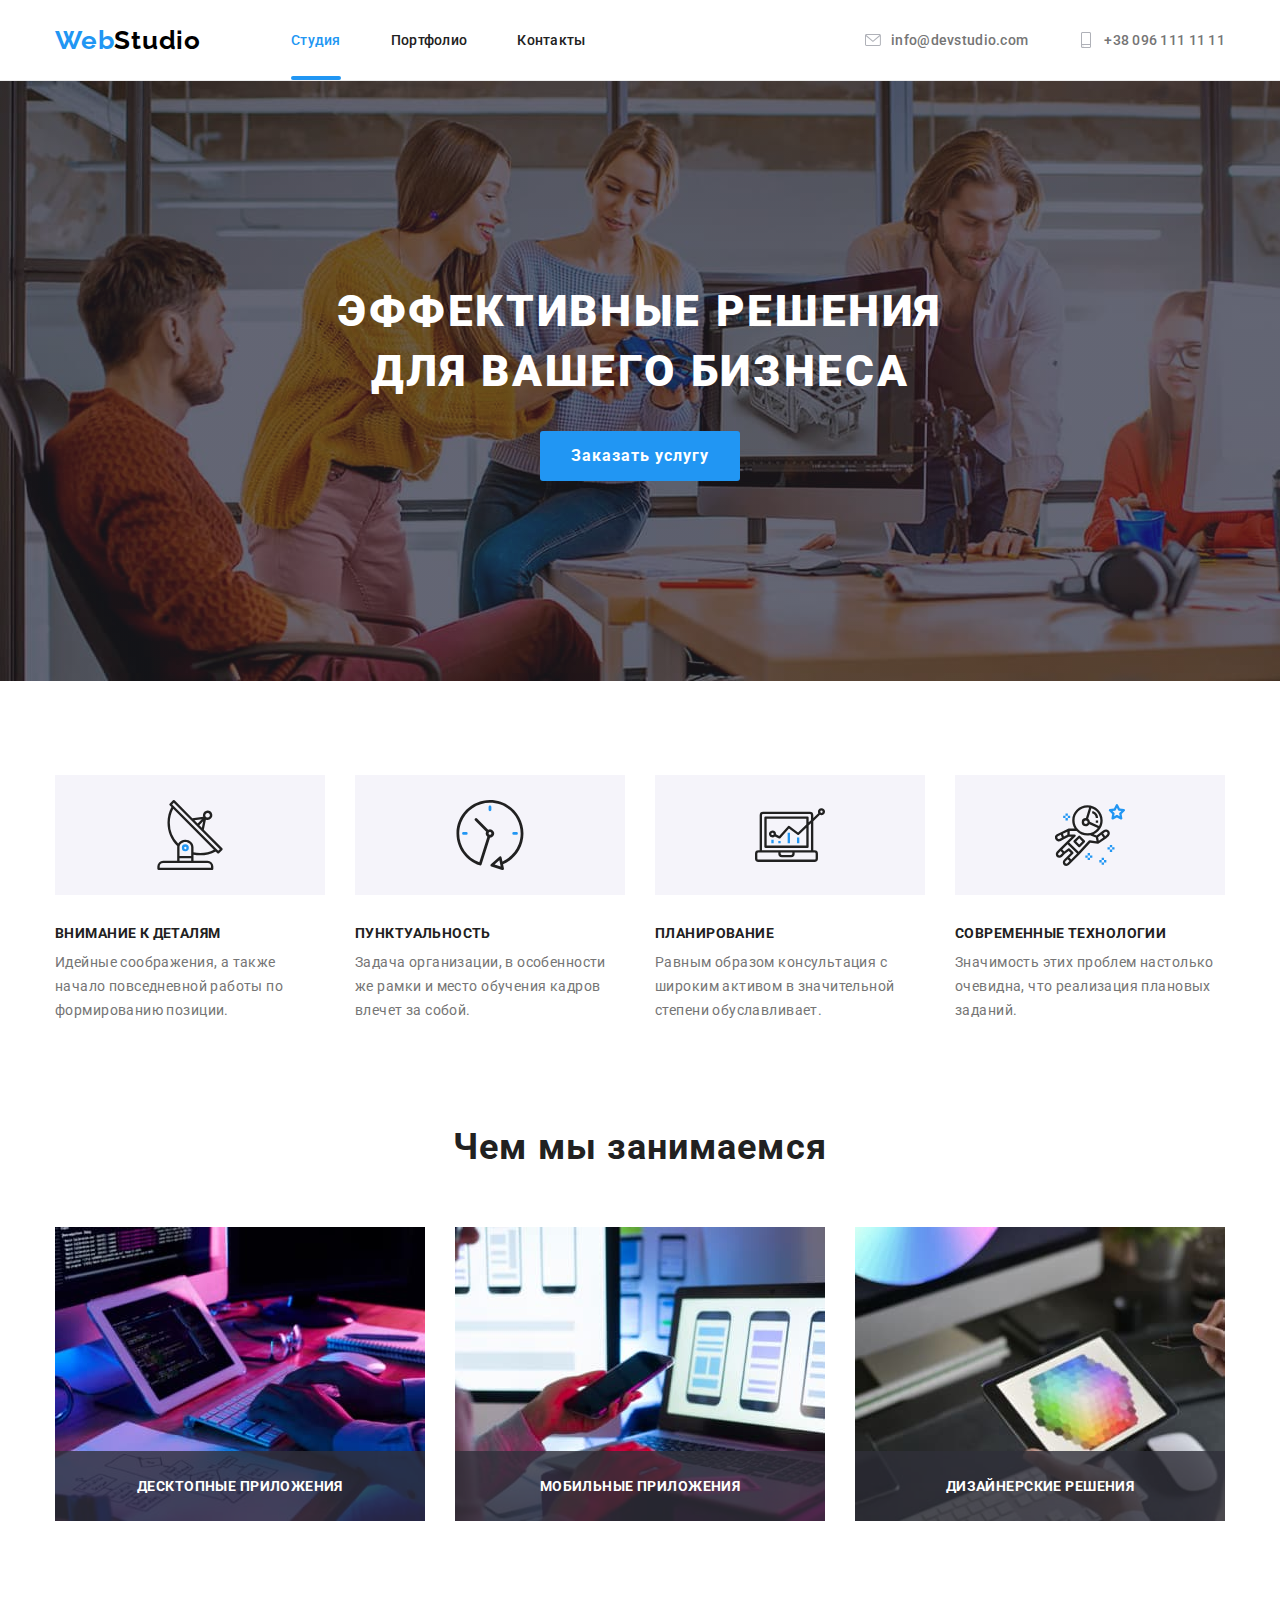
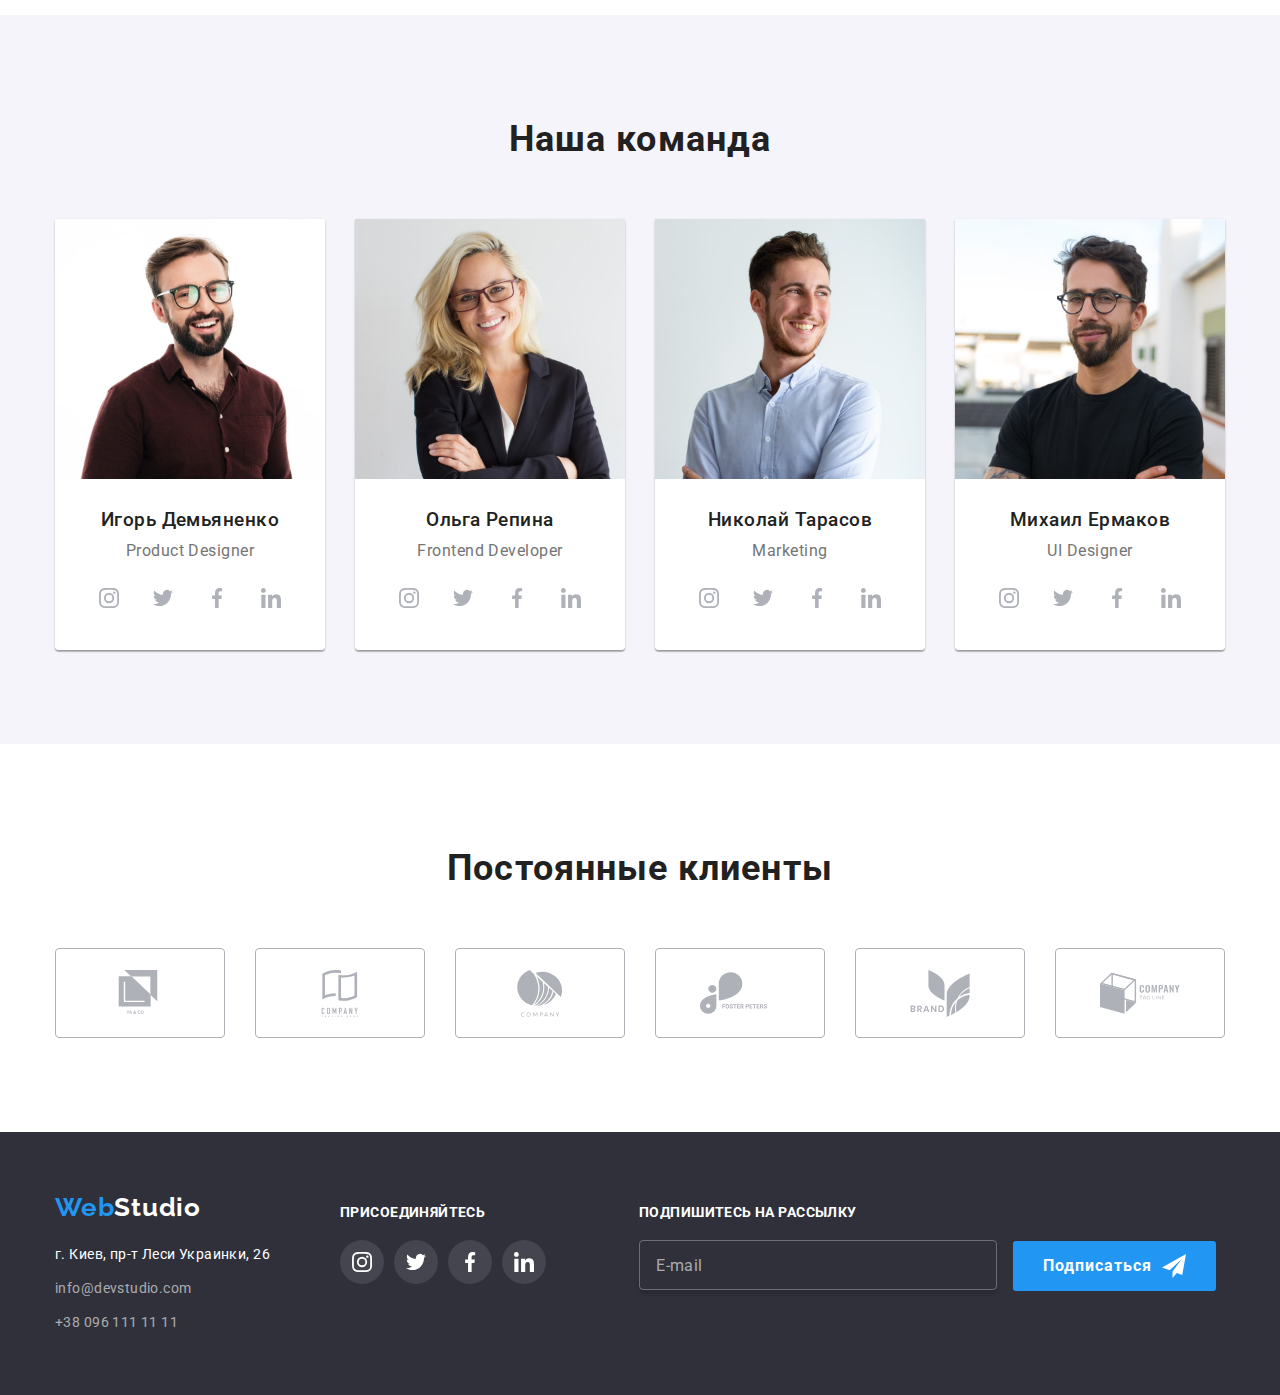
==== index.html @ 59ea8bff "додавання початкових файлів дз7" ====
<!DOCTYPE html>
<html lang="ru">
  <head>
    <meta charset="UTF-8" />
    <meta name="viewport" content="width=device-width, initial-scale=1.0" />
    <title>WebStudio</title>
    <link rel="stylesheet" href="https://cdnjs.cloudflare.com/ajax/libs/modern-normalize/1.0.0/modern-normalize.css" />
    <link
      href="https://fonts.googleapis.com/css2?family=Raleway:wght@700&family=Roboto:wght@400;500;700;900&display=swap"
      rel="stylesheet"
    />
    <link rel="stylesheet" href="https://cdnjs.cloudflare.com/ajax/libs/animate.css/4.1.1/animate.min.css" />
    <link rel="stylesheet" href="./css/main.min.css" />
  </head>
  <body>
    <!--HEADER-->
    <header class="header">
      <div class="container">
        <nav class="navigation">
          <a class="logo link" href="./index.html" lang="en">Web<span class="logo-second-part">Studio</span></a>
          <ul class="navigation-list list">
            <li class="navigation-list-item">
              <a class="navigation-list-link link accent current" href="./index.html">Студия</a>
            </li>
            <li class="navigation-list-item">
              <a class="navigation-list-link link accent" href="./portfolio.html">Портфолио</a>
            </li>
            <li class="navigation-list-item"><a class="navigation-list-link link accent" href="">Контакты</a></li>
          </ul>
        </nav>
        <address class="header-address address">
          <ul class="address-list list">
            <li class="address-list-item">
              <a class="header-list-link link accent" href="mailto:info@devstudio.com">
                <svg class="header-list-link-svg">
                  <use href="./images/sprites/sprite.svg#email"></use>
                </svg>
                <span class="header-list-link-text">info@devstudio.com</span>
              </a>
            </li>
            <li class="address-list-item">
              <a class="header-list-link link accent" href="tel:+380961111111">
                <svg class="header-list-link-svg">
                  <use href="./images/sprites/sprite.svg#smartphone"></use>
                </svg>
                <span class="header-list-link-text"> +38 096 111 11 11 </span>
              </a>
            </li>
          </ul>
        </address>
      </div>
    </header>
    <!--MAIN_CONTENT-->
    <main class="main">
      <!--HERO-->
      <section class="hero">
        <div class="container">
          <div class="hero-content">
            <h1 class="hero-title">Эффективные решения для вашего бизнеса</h1>
            <button class="modal-btn" type="button" data-modal-open>Заказать услугу</button>
          </div>
        </div>
      </section>
      <!--BENEFITS-->
      <section class="benefits section">
        <div class="container">
          <h2 class="benefits-title section-title visually-hidden">Наши преимущества</h2>
          <ul class="benefits-list list">
            <li class="benefits-list-item">
              <div class="benefits-list-icon">
                <svg class="benefits-list-icon-svg">
                  <use href="./images/sprites/sprite.svg#antenna"></use>
                </svg>
              </div>
              <p class="benefits-list-head">Внимание к деталям</p>
              <p class="benefits-list-discription">
                Идейные соображения, а также начало повседневной работы по формированию позиции.
              </p>
            </li>
            <li class="benefits-list-item">
              <div class="benefits-list-icon">
                <svg class="benefits-list-icon-svg">
                  <use href="./images/sprites/sprite.svg#clock"></use>
                </svg>
              </div>
              <p class="benefits-list-head">Пунктуальность</p>
              <p class="benefits-list-discription">
                Задача организации, в особенности же рамки и место обучения кадров влечет за собой.
              </p>
            </li>
            <li class="benefits-list-item">
              <div class="benefits-list-icon">
                <svg class="benefits-list-icon-svg">
                  <use href="./images/sprites/sprite.svg#diagram"></use>
                </svg>
              </div>
              <p class="benefits-list-head">Планирование</p>
              <p class="benefits-list-discription">
                Равным образом консультация с широким активом в значительной степени обуславливает.
              </p>
            </li>
            <li class="benefits-list-item">
              <div class="benefits-list-icon">
                <svg class="benefits-list-icon-svg">
                  <use href="./images/sprites/sprite.svg#astronaut"></use>
                </svg>
              </div>
              <p class="benefits-list-head">Современные технологии</p>
              <p class="benefits-list-discription">
                Значимость этих проблем настолько очевидна, что реализация плановых заданий.
              </p>
            </li>
          </ul>
        </div>
      </section>
      <!--WHAT_WE_DO-->
      <section class="what-we-do section">
        <div class="container">
          <h2 class="what-we-do-title section-title">Чем мы занимаемся</h2>
          <ul class="what-we-do-list list">
            <li class="what-we-do-list-item">
              <div class="what-we-do-content">
                <img
                  class="what-we-do-list-img"
                  src="./images/what_we_do/img-1.jpg"
                  alt="Разработчик печатает код"
                  width="370"
                  height="294"
                />
                <div class="what-we-do-text-background">
                  <p class="what-we-do-text">Десктопные приложения</p>
                </div>
              </div>
            </li>
            <li class="what-we-do-list-item">
              <div class="what-we-do-content">
                <img
                  class="what-we-do-list-img"
                  src="./images/what_we_do/img-2.jpg"
                  alt="Разработчик работает со сматфона"
                  width="370"
                  height="294"
                />
                <div class="what-we-do-text-background">
                  <p class="what-we-do-text">Мобильные приложения</p>
                </div>
              </div>
            </li>
            <li class="what-we-do-list-item">
              <div class="what-we-do-content">
                <img
                  class="what-we-do-list-img"
                  src="./images/what_we_do/img-3.jpg"
                  alt="Разработчик выбирает цвет приложения"
                  width="370"
                  height="294"
                />
                <div class="what-we-do-text-background">
                  <p class="what-we-do-text">Дизайнерские решения</p>
                </div>
              </div>
            </li>
          </ul>
        </div>
      </section>
      <!--TEAM-->
      <section class="team section">
        <div class="container">
          <h2 class="team-title section-title">Наша команда</h2>
          <ul class="team-list list">
            <li class="team-list-item">
              <img
                class="team-list-img"
                src="./images/team/team-1.jpg"
                alt="фото Игорь Демьяненко"
                width="270"
                height="260"
              />
              <div class="team-list-content">
                <h3 class="team-list-name">Игорь Демьяненко</h3>
                <p class="team-list-discription" lang="en">Product Designer</p>
                <ul class="team-social-list list">
                  <li class="team-social-list-item">
                    <a class="team-social-list-link social-link link" href="">
                      <svg class="team-social-list-svg social-svg">
                        <use href="./images/sprites/sprite.svg#instagram"></use>
                      </svg>
                    </a>
                  </li>
                  <li class="team-social-list-item">
                    <a class="team-social-list-link social-link link" href="">
                      <svg class="team-social-list-svg social-svg">
                        <use href="./images/sprites/sprite.svg#twitter"></use>
                      </svg>
                    </a>
                  </li>
                  <li class="team-social-list-item">
                    <a class="team-social-list-link social-link link" href="">
                      <svg class="team-social-list-svg social-svg">
                        <use href="./images/sprites/sprite.svg#facebook"></use>
                      </svg>
                    </a>
                  </li>
                  <li class="team-social-list-item">
                    <a class="team-social-list-link social-link link" href="">
                      <svg class="team-social-list-svg social-svg">
                        <use href="./images/sprites/sprite.svg#linkedin"></use>
                      </svg>
                    </a>
                  </li>
                </ul>
              </div>
            </li>
            <li class="team-list-item">
              <img
                class="team-list-img"
                src="./images/team/team-2.jpg"
                alt="фото Ольга Репина"
                width="270"
                height="260"
              />
              <div class="team-list-content">
                <h3 class="team-list-name">Ольга Репина</h3>
                <p class="team-list-discription" lang="en">Frontend Developer</p>
                <ul class="team-social-list list">
                  <li class="team-social-list-item">
                    <a class="team-social-list-link social-link link" href="">
                      <svg class="team-social-list-svg social-svg">
                        <use href="./images/sprites/sprite.svg#instagram"></use>
                      </svg>
                    </a>
                  </li>
                  <li class="team-social-list-item">
                    <a class="team-social-list-link social-link link" href="">
                      <svg class="team-social-list-svg social-svg">
                        <use href="./images/sprites/sprite.svg#twitter"></use>
                      </svg>
                    </a>
                  </li>
                  <li class="team-social-list-item">
                    <a class="team-social-list-link social-link link" href="">
                      <svg class="team-social-list-svg social-svg">
                        <use href="./images/sprites/sprite.svg#facebook"></use>
                      </svg>
                    </a>
                  </li>
                  <li class="team-social-list-item">
                    <a class="team-social-list-link social-link link" href="">
                      <svg class="team-social-list-svg social-svg">
                        <use href="./images/sprites/sprite.svg#linkedin"></use>
                      </svg>
                    </a>
                  </li>
                </ul>
              </div>
            </li>
            <li class="team-list-item">
              <img
                class="team-list-img"
                src="./images/team/team-3.jpg"
                alt="фото Николай Тарасов"
                width="270"
                height="260"
              />
              <div class="team-list-content">
                <h3 class="team-list-name">Николай Тарасов</h3>
                <p class="team-list-discription" lang="en">Marketing</p>
                <ul class="team-social-list list">
                  <li class="team-social-list-item">
                    <a class="team-social-list-link social-link link" href="">
                      <svg class="team-social-list-svg social-svg">
                        <use href="./images/sprites/sprite.svg#instagram"></use>
                      </svg>
                    </a>
                  </li>
                  <li class="team-social-list-item">
                    <a class="team-social-list-link social-link link" href="">
                      <svg class="team-social-list-svg social-svg">
                        <use href="./images/sprites/sprite.svg#twitter"></use>
                      </svg>
                    </a>
                  </li>
                  <li class="team-social-list-item">
                    <a class="team-social-list-link social-link link" href="">
                      <svg class="team-social-list-svg social-svg">
                        <use href="./images/sprites/sprite.svg#facebook"></use>
                      </svg>
                    </a>
                  </li>
                  <li class="team-social-list-item">
                    <a class="team-social-list-link social-link link" href="">
                      <svg class="team-social-list-svg social-svg">
                        <use href="./images/sprites/sprite.svg#linkedin"></use>
                      </svg>
                    </a>
                  </li>
                </ul>
              </div>
            </li>
            <li class="team-list-item">
              <img
                class="team-list-img"
                src="./images/team/team-4.jpg"
                alt="фото Михаил Ермаков"
                width="270"
                height="260"
              />
              <div class="team-list-content">
                <h3 class="team-list-name">Михаил Ермаков</h3>
                <p class="team-list-discription" lang="en">UI Designer</p>
                <ul class="team-social-list list">
                  <li class="team-social-list-item">
                    <a class="team-social-list-link social-link link" href="">
                      <svg class="team-social-list-svg social-svg">
                        <use href="./images/sprites/sprite.svg#instagram"></use>
                      </svg>
                    </a>
                  </li>
                  <li class="team-social-list-item">
                    <a class="team-social-list-link social-link link" href="">
                      <svg class="team-social-list-svg social-svg">
                        <use href="./images/sprites/sprite.svg#twitter"></use>
                      </svg>
                    </a>
                  </li>
                  <li class="team-social-list-item">
                    <a class="team-social-list-link social-link link" href="">
                      <svg class="team-social-list-svg social-svg">
                        <use href="./images/sprites/sprite.svg#facebook"></use>
                      </svg>
                    </a>
                  </li>
                  <li class="team-social-list-item">
                    <a class="team-social-list-link social-link link" href="">
                      <svg class="team-social-list-svg social-svg">
                        <use href="./images/sprites/sprite.svg#linkedin"></use>
                      </svg>
                    </a>
                  </li>
                </ul>
              </div>
            </li>
          </ul>
        </div>
      </section>
      <!--REGULAR-->
      <section class="regular-customers">
        <div class="container">
          <h2 class="regular-customers-title section-title">Постоянные клиенты</h2>
          <ul class="regular-customers-list list">
            <li class="regular-customers-list-item">
              <a href="" class="customers-list-link link">
                <svg class="customers-list-item-svg">
                  <use href="./images/sprites/sprite.svg#logo-1"></use>
                </svg>
              </a>
            </li>
            <li class="regular-customers-list-item">
              <a href="" class="customers-list-link link">
                <svg class="customers-list-item-svg">
                  <use href="./images/sprites/sprite.svg#logo-2"></use>
                </svg>
              </a>
            </li>
            <li class="regular-customers-list-item">
              <a href="" class="customers-list-link link">
                <svg class="customers-list-item-svg">
                  <use href="./images/sprites/sprite.svg#logo-3"></use>
                </svg>
              </a>
            </li>
            <li class="regular-customers-list-item">
              <a href="" class="customers-list-link link">
                <svg class="customers-list-item-svg">
                  <use href="./images/sprites/sprite.svg#logo-4"></use>
                </svg>
              </a>
            </li>
            <li class="regular-customers-list-item">
              <a href="" class="customers-list-link link">
                <svg class="customers-list-item-svg">
                  <use href="./images/sprites/sprite.svg#logo-5"></use>
                </svg>
              </a>
            </li>
            <li class="regular-customers-list-item">
              <a href="" class="customers-list-link link">
                <svg class="customers-list-item-svg">
                  <use href="./images/sprites/sprite.svg#logo-6"></use>
                </svg>
              </a>
            </li>
          </ul>
        </div>
      </section>
    </main>
    <!--FOOTER-->
    <footer class="footer">
      <div class="container">
        <div class="footer-content">
          <div class="footer-left-side">
            <a class="logo link" href="./index.html" lang="en">Web<span class="logo-second-part">Studio</span></a>
            <address class="footer-address address">
              <ul class="footer-address-list list">
                <li class="footer-address-list-item">
                  <a class="footer-map-link link accent" href="https://goo.gl/maps/o7W1msQzRfRtyuLT6"
                    >г. Киев, пр-т Леси Украинки, 26</a
                  >
                </li>
                <li class="footer-address-list-item">
                  <a class="footer-link link accent" href="mailto:info@devstudio.com">info@devstudio.com</a>
                </li>
                <li class="footer-address-list-item">
                  <a class="footer-link link accent" href="tel:+380961111111">+38 096 111 11 11</a>
                </li>
              </ul>
            </address>
          </div>
          <div class="footer-join">
            <p class="footer-join-header">Присоединяйтесь</p>
            <ul class="footer-social-list list">
              <li class="footer-social-list-item">
                <a class="footer-social-list-link social-link link" href="">
                  <svg class="footer-social-list-svg social-svg">
                    <use href="./images/sprites/sprite.svg#instagram"></use>
                  </svg>
                </a>
              </li>
              <li class="footer-social-list-item">
                <a class="footer-social-list-link social-link link" href="">
                  <svg class="footer-social-list-svg social-svg">
                    <use href="./images/sprites/sprite.svg#twitter"></use>
                  </svg>
                </a>
              </li>
              <li class="footer-social-list-item">
                <a class="footer-social-list-link social-link link" href="">
                  <svg class="footer-social-list-svg social-svg">
                    <use href="./images/sprites/sprite.svg#facebook"></use>
                  </svg>
                </a>
              </li>
              <li class="footer-social-list-item">
                <a class="footer-social-list-link social-link link" href="">
                  <svg class="footer-social-list-svg social-svg">
                    <use href="./images/sprites/sprite.svg#linkedin"></use>
                  </svg>
                </a>
              </li>
            </ul>
          </div>
          <div class="subscribe">
            <form action="#" class="subscribe-form">
              <p class="subscribe-title">Подпишитесь на рассылку</p>
              <input type="email" name="subscribe-user-email" class="subscribe-input" placeholder="E-mail" required>
              <button type="submit" class="subscribe-btn">Подписаться</button>
            </form>
          </div>
        </div>
      </div>
    </footer>

    <!--MODAL FORM-->
    <div class="backdrop is-hidden" data-modal>
      <div class="modal-wrapper">
        <div class="modal">
          <button type="button" class="close-btn" data-modal-close>
            <svg class="close-btn-svg">
              <use href="./images/sprites/sprite.svg#closemodal"></use>
            </svg>
          </button>
        
          <form action="#" class="modal-form">
            <p class="modal-form-title">Оставьте свои данные, мы вам перезвоним</p>
            <label class="modal-form-inp-label">
              Имя
              <span class="modal-form-field-wrapper">
                <input type="text" name="user-name" class="modal-form-input" required>
                <svg class="modal-form-user-svg" width="18" height="18">
                  <use href="./images/sprites/sprite.svg#person-modal"></use>
                </svg>
              </span>
            </label>
            <label class="modal-form-inp-label">
              Телефон
              <span class="modal-form-field-wrapper">
                <input type="tel" name="user-tel" class="modal-form-input" required>
                <svg class="modal-form-user-svg" width="18" height="18">
                  <use href="./images/sprites/sprite.svg#phone-modal"></use>
                </svg>
              </span>
            </label>
            <label class="modal-form-inp-label">
              Почта
              <span class="modal-form-field-wrapper">
                <input type="email" name="user-email" class="modal-form-input" required>
                <svg class="modal-form-user-svg" width="18" height="18">
                  <use href="./images/sprites/sprite.svg#email-modal"></use>
                </svg>
              </span>
            </label>
            <label class="modal-form-inp-label">
              Комментарий
              <textarea name="user-comment" rows="20" class="modal-form-message" placeholder="Введите текст"></textarea>
            </label>
            <input type="checkbox" id="modal-check" name="user-policy" value="accept-policy"
              class="modal-form-checkbox visually-hidden">
            <label for="modal-check" class="modal-check-policy-label">Соглашаюсь с рассылкой и принимаю
              <a href="#" class="modal-form-policy-link">Условия договора</a>
            </label>
            <button type="submit" class="modal-form-btn">Отправить</button>
          </form>
        </div>
      </div>
    </div>
    
<!--JS-->
    <script src="./js/modal.js"></script>
  </body>
</html>
---- css/main.min.css ----
.visually-hidden{position:absolute !important;clip:rect(1px 1px 1px 1px);clip:rect(1px, 1px, 1px, 1px);padding:0 !important;border:0 !important;height:1px !important;width:1px !important;overflow:hidden}*,*::before,*::after{margin:0;padding:0}body{font-family:"Roboto",sans-serif;font-style:normal}img{display:block}.section{padding-top:94px}.list{list-style:none}.link{text-decoration:none}.address{font-style:normal}.container{width:1200px;padding:0 15px;margin:0 auto}.header .container{display:flex;align-items:center}.social-link{display:flex;width:44px;height:44px;border-radius:50%;justify-content:center;align-items:center;transition:background-color 250ms cubic-bezier(0.4, 0, 0.2, 1),transform 250ms cubic-bezier(0.4, 0, 0.2, 1)}.social-link:hover,.social-link:focus{transform:rotate(-360deg)}.social-svg{width:20px;height:20px;fill:#afb1b8;transition:fill 250ms cubic-bezier(0.4, 0, 0.2, 1)}.modal-btn{display:block;margin:0 auto;font-family:"Roboto",sans-serif;font-style:normal;font-weight:700;font-size:16px;line-height:1.875;text-align:center;letter-spacing:0.06em;color:#fff;min-width:200px;height:50px;background-color:#2196f3;border:none;border-radius:3px;padding:10px 30px;cursor:pointer;transition:background-color 250ms cubic-bezier(0.4, 0, 0.2, 1)}.modal-btn:hover,.modal-btn:focus{background-color:#188ce8}.backdrop{position:fixed;top:0;left:0;width:100%;height:100%;overflow-y:auto;background-color:rgba(0,0,0,0.2);transition:all 250ms linear}.backdrop.is-hidden{opacity:0;visibility:hidden;pointer-events:none;transform:scale(1.5) rotateX(180deg) perspective(400px)}.modal-wrapper{display:flex;justify-content:center;align-items:center;min-height:100%;padding:15px;transition:all 250ms linear 250ms}.modal-wrapper .backdrop.is-hidden.modal-wrapper{transition:all 250ms linear}.modal{position:relative;width:528px;height:581px;padding:40px;background-color:#fff;box-shadow:0px 1px 3px rgba(0,0,0,0.12),0px 1px 1px rgba(0,0,0,0.14),0px 2px 1px rgba(0,0,0,0.2);border-radius:4px;transform:scale(1);transition:all 250ms linear 250ms}.modal .backdrop.is-hidden.modal{transition:all 250ms linear}.close-btn{position:absolute;top:8px;right:8px;width:30px;height:30px;background:#fff;border:1px solid rgba(0,0,0,0.1);border-radius:50%;cursor:pointer}.close-btn-svg{width:11px;height:11px;transition:fill 250ms cubic-bezier(0.4, 0, 0.2, 1)}.close-btn:focus .close-btn-svg,.close-btn:hover .close-btn-svg{fill:#2196f3}.modal-form{display:flex;flex-direction:column}.modal-form-title{font-weight:700;font-size:20px;line-height:1.15;text-align:center;letter-spacing:0.03em;color:#212121;margin-bottom:12px}.modal-form-field-wrapper{position:relative;display:block;margin-top:4px}.modal-form-inp-label{font-weight:400;font-size:12px;line-height:1.167;letter-spacing:0.01em;color:#757575;margin-bottom:10px}.modal-form-input{display:block;width:100%;height:40px;border:1px solid rgba(33,33,33,0.2);border-radius:4px;padding-left:42px;outline:none;transition:border 250ms cubic-bezier(0.4, 0, 0.2, 1)}.modal-form-input:focus{border:1px solid #2196f3}.modal-form-message{display:block;width:100%;height:120px;border:1px solid rgba(33,33,33,0.2);border-radius:4px;resize:none;padding:12px 16px;outline:none;margin-top:4px;transition:border 250ms cubic-bezier(0.4, 0, 0.2, 1)}.modal-form-message:focus{border:1px solid #2196f3}.modal-form .modal-form-message::placeholder{font-weight:400;font-size:14px;line-height:1.143;letter-spacing:0.01em;color:rgba(117,117,117,0.5)}.modal-form-user-svg{position:absolute;top:50%;left:12px;transform:translatey(-50%);transition:fill 250ms cubic-bezier(0.4, 0, 0.2, 1)}.modal-form-policy-link{color:#2196f3}.modal-form-btn{display:block;margin:0 auto;font-family:"Roboto",sans-serif;font-style:normal;font-weight:700;font-size:16px;line-height:1.875;text-align:center;letter-spacing:0.06em;color:#fff;min-width:200px;height:50px;background-color:#2196f3;border:none;border-radius:3px;padding:10px 30px;cursor:pointer;transition:background-color 250ms cubic-bezier(0.4, 0, 0.2, 1);box-shadow:0px 4px 4px rgba(0,0,0,0.25)}.modal-form-btn:hover,.modal-form-btn:focus{background-color:#188ce8}.modal-form-input:focus+.modal-form-user-svg{fill:#2196f3}.modal-check-policy-label{font-weight:normal;font-size:14px;line-height:1.714;letter-spacing:0.03em;color:#757575;text-align:center;margin-top:20px;margin-bottom:30px}.modal-check-policy-label::before{content:'';display:inline-block;vertical-align:middle;width:16px;height:15px;margin-right:8px;background-image:url(../images/modal/flag-false.svg);background-repeat:no-repeat;background-size:contain;transition:background-image 250ms cubic-bezier(0.4, 0, 0.2, 1)}.modal-form-checkbox:checked+.modal-check-policy-label::before{background-image:url(../images/modal/flag-true.svg)}.section-title{margin-bottom:50px;font-style:normal;font-weight:700;font-size:36px;line-height:1.667;text-align:center;letter-spacing:0.03em;color:#212121}.logo{font-family:"Raleway",sans-serif;font-style:normal;font-weight:700;font-size:26px;line-height:1.1923;letter-spacing:0.03em;color:#2196f3}.logo-second-part{color:#000}.footer-content .logo-second-part{color:#fff}.footer-content .logo{display:block;margin-bottom:20px}.navigation .logo{margin-right:90px}.accent:hover,.accent:focus{color:#2196f3}.header{border-bottom:1px solid #ececec}.header-list-link{display:flex;font-style:normal;font-weight:500;font-size:14px;line-height:1.143;letter-spacing:0.02em;color:#757575;padding-bottom:32px;padding-top:32px;transition:color 250ms cubic-bezier(0.4, 0, 0.2, 1)}.header-list-link-svg{width:16px;height:16px;fill:#afb1b8;margin-right:10px}.header-list-link:hover .header-list-link-svg{fill:#2196f3}.header-list-link:focus .header-list-link-svg{fill:#2196f3}.header .address{margin-left:auto}.header .address-list{display:flex}.header .address-list-item:not(:last-child){margin-right:50px}.navigation{display:flex;align-items:center}.navigation-list{display:flex}.navigation-list-item:not(:last-child){margin-right:50px}.navigation-list-link{font-style:normal;font-weight:500;font-size:14px;line-height:1.143;letter-spacing:0.02em;color:#212121;padding-bottom:32px;padding-top:32px;transition:color 250ms cubic-bezier(0.4, 0, 0.2, 1)}.current{position:relative;color:#2196f3}.current::after{position:absolute;content:'';left:0;bottom:0;width:100%;height:4px;background:#2196f3;border-radius:2px}.hero{background-image:linear-gradient(rgba(47,48,58,0.4), rgba(47,48,58,0.4)),url(../images/hero/hero-bg.jpg);background-color:#c4c4c4;background-repeat:no-repeat;background-size:cover}.hero-content{padding-top:200px;padding-bottom:200px}.hero-title{max-width:696px;font-style:normal;font-weight:900;font-size:44px;line-height:1.364;text-align:center;letter-spacing:0.06em;text-transform:uppercase;color:#fff;margin:0 auto 30px auto}.benefits-list{display:flex}.benefits-list-item{width:270px}.benefits-list-item:not(:last-child){margin-right:30px}.benefits-list-icon{display:flex;justify-content:center;align-items:center;width:270px;height:120px;background-color:#f5f4fa;margin-bottom:30px}.benefits-list-icon-svg{width:70px;height:70px}.benefits-list-head{font-style:normal;font-weight:700;font-size:14px;line-height:1.143;letter-spacing:0.03em;text-transform:uppercase;color:#212121;margin-bottom:10px}.benefits-list-discription{font-style:normal;font-weight:400;font-size:14px;line-height:1.714;letter-spacing:0.03em;color:#757575}.what-we-do{padding-bottom:94px}.what-we-do-list{display:flex;justify-content:space-between}.what-we-do-content{position:relative}.what-we-do-text-background{position:absolute;display:inline-flex;bottom:0;align-items:center;justify-content:center;width:100%;height:70px;background:rgba(47,48,58,0.8)}.what-we-do-text{font-weight:700;font-size:14px;line-height:1.143;text-align:center;letter-spacing:0.03em;text-transform:uppercase;color:#fff}.team{padding-bottom:94px;background-color:#f5f4fa}.team-list{display:flex;justify-content:space-between}.team-list-item{font-size:16px;line-height:1.188;letter-spacing:0.03em;box-shadow:0px 1px 3px rgba(0,0,0,0.12),0px 1px 1px rgba(0,0,0,0.14),0px 2px 1px rgba(0,0,0,0.2);border-radius:0px 0px 4px 4px}.team-list-item:not(:last-child){margin-right:30px}.team-list-content{padding:30px 32px;text-align:center;border-bottom:#eee;border-right:#eee;border-left:#eee;background-color:#fff;border-radius:0px 0px 4px 4px}.team-list-name{font-style:normal;font-weight:500;color:#212121;margin-bottom:10px}.team-list-discription{font-style:normal;font-weight:400;color:#757575;margin-bottom:16px}.team-social-list{display:flex}.team-social-list-item:not(:last-child){margin-right:10px}.team-social-list-link{background-color:#fff}.team-social-list-link:hover,.team-social-list-link:focus{background-color:#2196f3}.team-social-list-svg{fill:#afb1b8}.team-social-list-link:hover .team-social-list-svg{fill:#fff}.team-social-list-link:focus .team-social-list-svg{fill:#fff}.regular-customers{padding:94px 0}.regular-customers-list{display:flex;justify-content:space-between}.customers-list-link{display:flex;align-items:center;justify-content:center;width:170px;height:90px;background-color:#fff;border:1px solid #afb1b8;border-radius:4px;transition:border 250ms cubic-bezier(0.4, 0, 0.2, 1)}.customers-list-link:hover,.customers-list-link:focus{border:1px solid #2196f3}.customers-list-item-svg{width:80px;height:47px;fill:#afb1b8;transition:fill 250ms cubic-bezier(0.4, 0, 0.2, 1)}.customers-list-link:hover .customers-list-item-svg{fill:#2196f3}.customers-list-link:focus .customers-list-item-svg{fill:#2196f3}.footer{background-color:#2f303a}.footer-content{display:flex;padding-top:60px;padding-bottom:60px}.footer-left-side{margin-right:70px}.footer-address-list{display:block;font-style:normal;font-weight:400;font-size:14px;line-height:1.714;letter-spacing:0.03em}.footer-address-list-item:not(:last-child){margin-bottom:10px}.footer-map-link{color:#fff;transition:color 250ms cubic-bezier(0.4, 0, 0.2, 1)}.footer-link{color:rgba(255,255,255,0.6);transition:color 250ms cubic-bezier(0.4, 0, 0.2, 1)}.footer-join{padding-top:12px;margin-right:93px}.footer-join-header{font-weight:700;color:#fff;font-size:14px;line-height:1.142;letter-spacing:0.03em;text-transform:uppercase;margin-bottom:20px}.footer-social-list{display:flex}.footer-social-list-item:not(:last-child){margin-right:10px}.footer-social-list-link{background-color:rgba(255,255,255,0.1)}.footer-social-list-link:hover,.footer-social-list-link:focus{background-color:#2196f3}.footer-social-list-svg{fill:#fff}.footer-social-list-link:hover .footer-social-list-svg{fill:#fff}.footer-social-list-link:focus .footer-social-list-svg{fill:#fff}.subscribe{padding-top:12px}.subscribe-title{font-weight:700;color:#fff;font-size:14px;line-height:1.142;letter-spacing:0.03em;text-transform:uppercase;margin-bottom:20px}.subscribe-input{width:358px;height:50px;background-color:transparent;border:1px solid rgba(255,255,255,0.3);box-shadow:0px 4px 4px rgba(0,0,0,0.15);border-radius:4px;padding-left:16px;outline:none;transition:border 250ms cubic-bezier(0.4, 0, 0.2, 1);color:#fff;margin-right:12px}.subscribe-input::placeholder{font-weight:400;font-size:16px;line-height:1.25;letter-spacing:0.03em;color:rgba(255,255,255,0.6)}.subscribe-input:focus{border:1px solid #2196f3}.subscribe-btn{margin:0 auto;font-family:"Roboto",sans-serif;font-style:normal;font-weight:700;font-size:16px;line-height:1.875;text-align:center;letter-spacing:0.06em;color:#fff;min-width:200px;height:50px;background-color:#2196f3;border:none;border-radius:3px;padding:10px 30px;cursor:pointer;transition:background-color 250ms cubic-bezier(0.4, 0, 0.2, 1);display:inline-block}.subscribe-btn::after{content:'';display:inline-block;width:24px;height:24px;margin-left:10px;background-image:url(../images/footer/send-footer.svg);vertical-align:middle}.subscribe-btn:hover,.subscribe-btn:focus{background-color:#188ce8}
/*# sourceMappingURL=main.min.css.map */
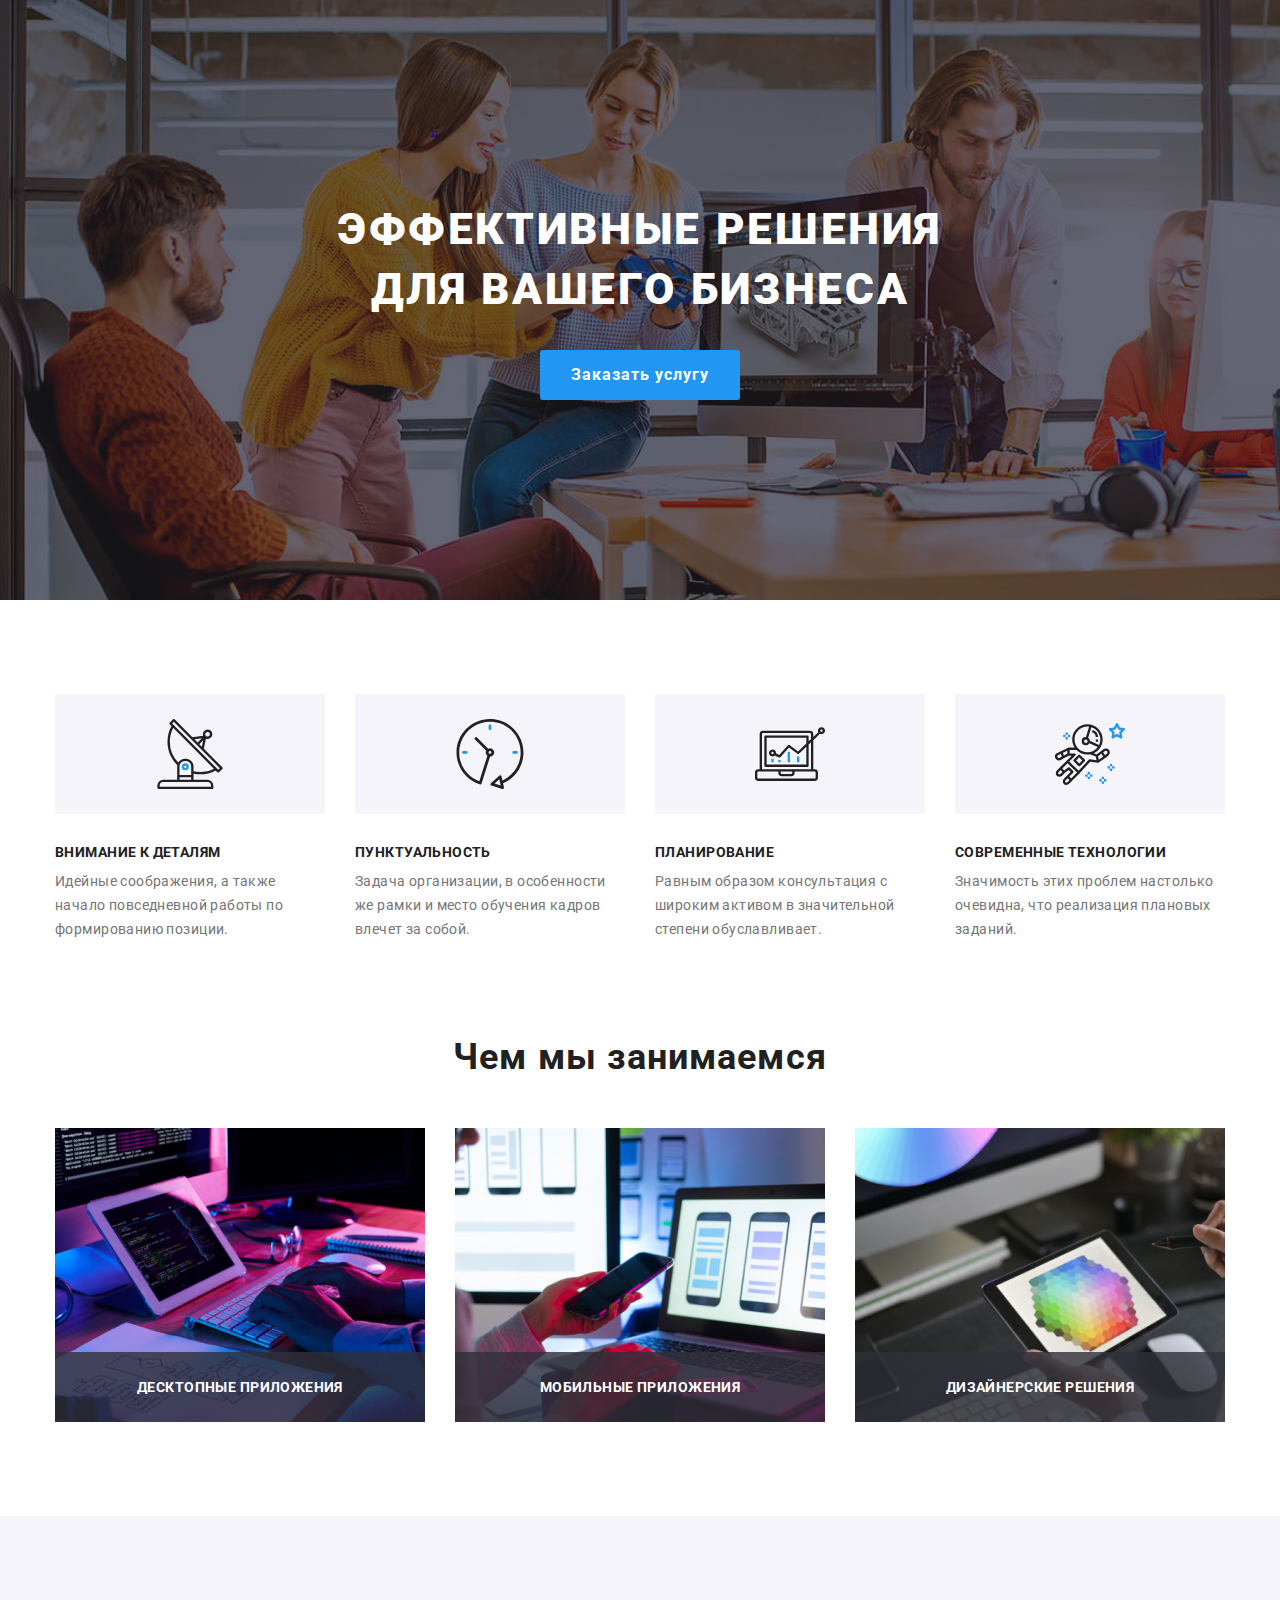
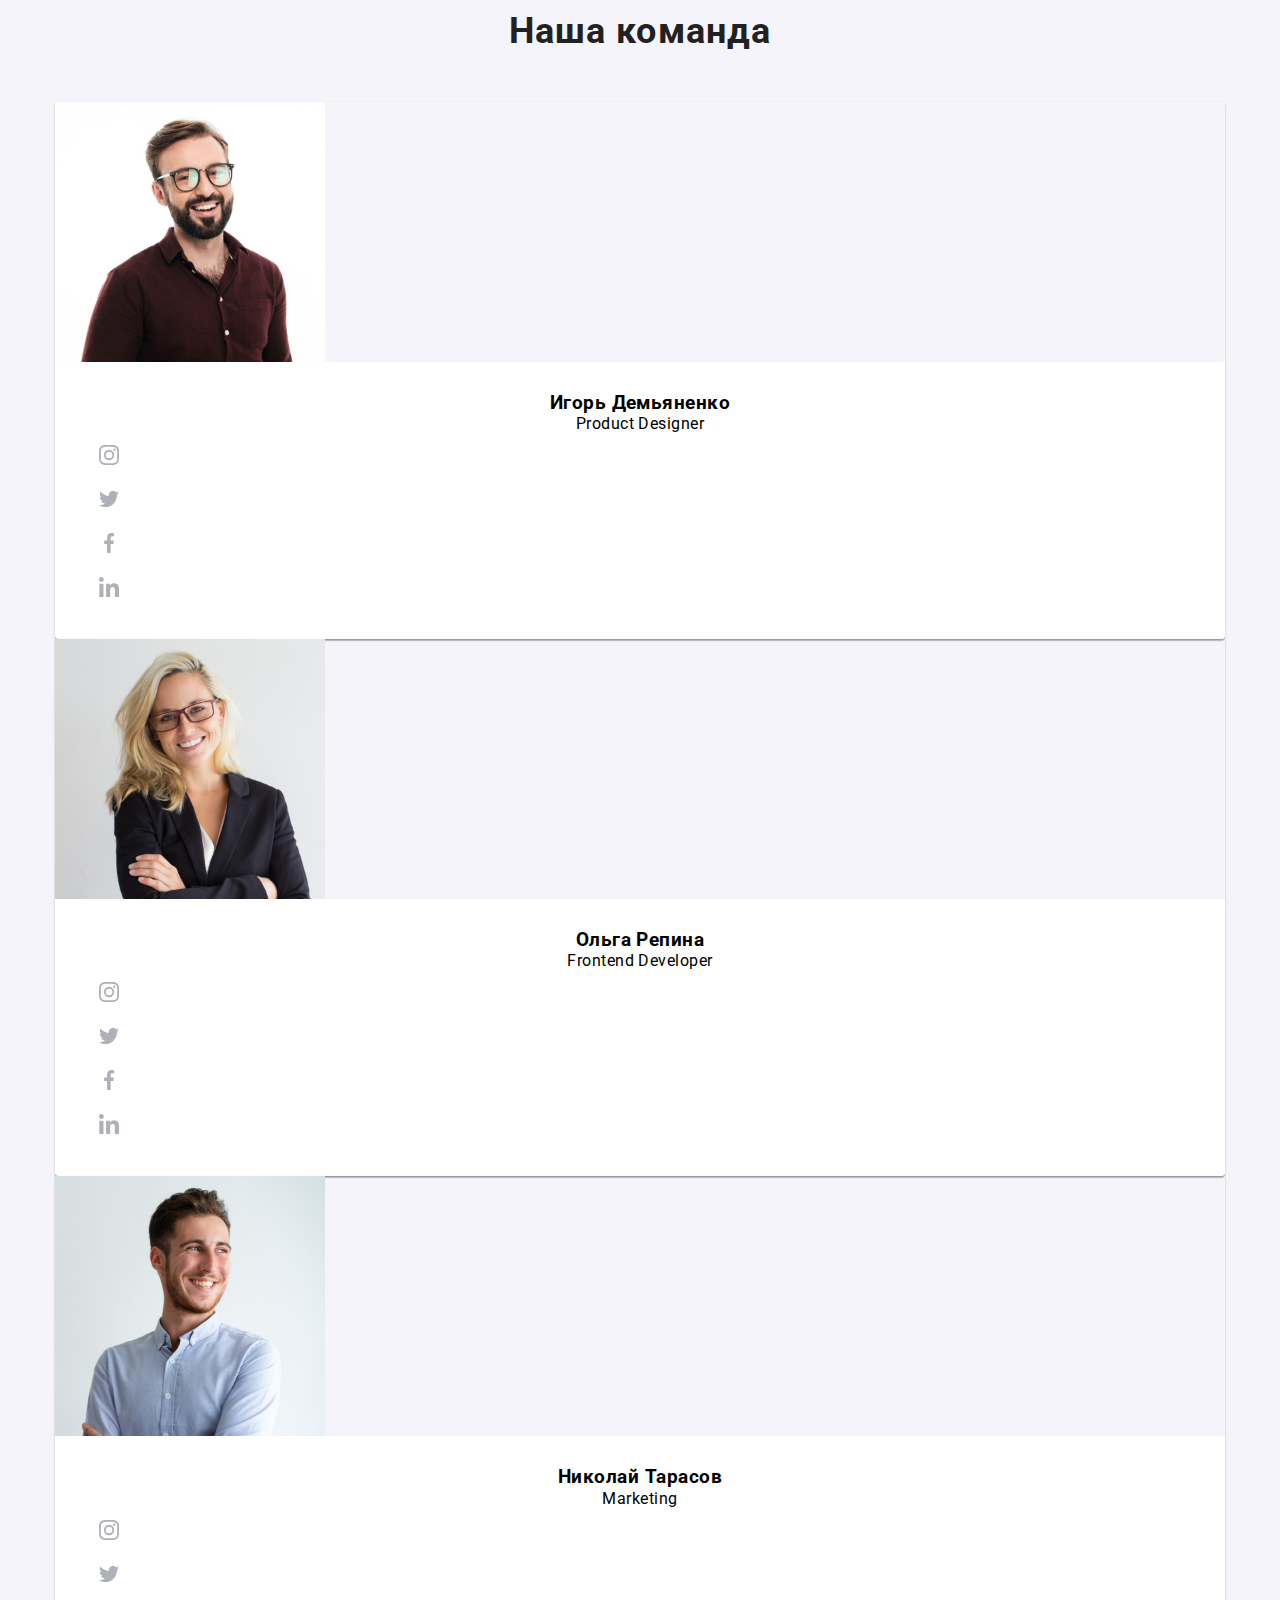
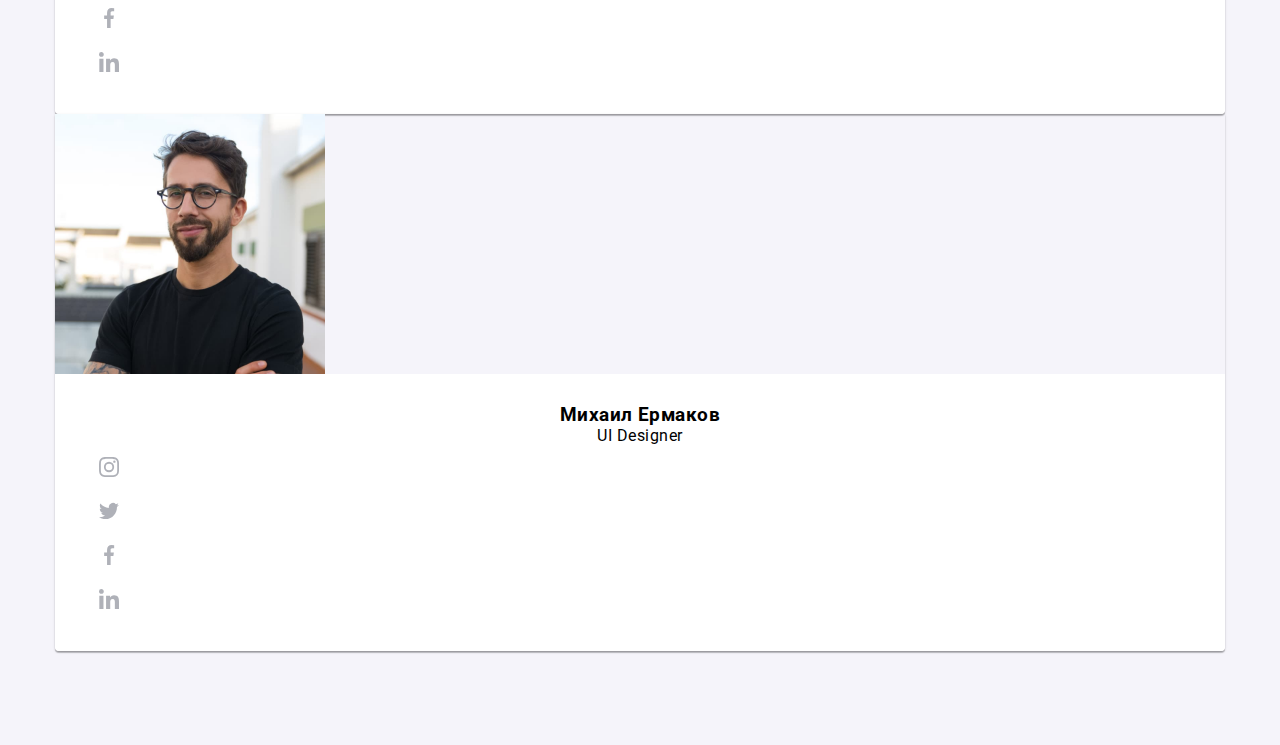
==== commit 9c748335: "адаптовано три секції" ====
--- a/index.html
+++ b/index.html
@@ -14,7 +14,7 @@
   </head>
   <body>
     <!--HEADER-->
-    <header class="header">
+    <!-- <header class="header">
       <div class="container">
         <nav class="navigation">
           <a class="logo link" href="./index.html" lang="en">Web<span class="logo-second-part">Studio</span></a>
@@ -49,7 +49,7 @@
           </ul>
         </address>
       </div>
-    </header>
+    </header> -->
     <!--MAIN_CONTENT-->
     <main class="main">
       <!--HERO-->
@@ -114,19 +114,23 @@
         </div>
       </section>
       <!--WHAT_WE_DO-->
-      <section class="what-we-do section">
+      <section class="what-we-do">
         <div class="container">
           <h2 class="what-we-do-title section-title">Чем мы занимаемся</h2>
           <ul class="what-we-do-list list">
             <li class="what-we-do-list-item">
               <div class="what-we-do-content">
-                <img
+                <picture>
+                  <source srcset="./images/what_we_do/works-first.jpg 1x, ./images/what_we_do/works-first@2x.jpg 2x" 
+                  media="(min-width:1200px)">
+                  <img
                   class="what-we-do-list-img"
-                  src="./images/what_we_do/img-1.jpg"
+                  src="./images/what_we_do/works-first.jpg"
                   alt="Разработчик печатает код"
                   width="370"
                   height="294"
                 />
+                </picture>
                 <div class="what-we-do-text-background">
                   <p class="what-we-do-text">Десктопные приложения</p>
                 </div>
@@ -134,13 +138,17 @@
             </li>
             <li class="what-we-do-list-item">
               <div class="what-we-do-content">
-                <img
-                  class="what-we-do-list-img"
-                  src="./images/what_we_do/img-2.jpg"
-                  alt="Разработчик работает со сматфона"
-                  width="370"
-                  height="294"
-                />
+                <picture>
+                  <source srcset="./images/what_we_do/works-second.jpg 1x, ./images/what_we_do/works-second@2x.jpg 2x"
+                    media="(min-width:1200px)">
+                    <img
+                    class="what-we-do-list-img"
+                    src="./images/what_we_do/works-second.jpg"
+                    alt="Разработчик работает со сматфона"
+                    width="370"
+                    height="294"
+                  />
+                </picture>
                 <div class="what-we-do-text-background">
                   <p class="what-we-do-text">Мобильные приложения</p>
                 </div>
@@ -148,13 +156,17 @@
             </li>
             <li class="what-we-do-list-item">
               <div class="what-we-do-content">
-                <img
+                <picture>
+                  <source srcset="./images/what_we_do/works-third.jpg 1x, ./images/what_we_do/works-third@2x.jpg 2x"
+                    media="(min-width:1200px)">
+                  <img
                   class="what-we-do-list-img"
-                  src="./images/what_we_do/img-3.jpg"
+                  src="./images/what_we_do/works-third.jpg"
                   alt="Разработчик выбирает цвет приложения"
                   width="370"
                   height="294"
                 />
+                </picture>
                 <div class="what-we-do-text-background">
                   <p class="what-we-do-text">Дизайнерские решения</p>
                 </div>
@@ -344,7 +356,7 @@
         </div>
       </section>
       <!--REGULAR-->
-      <section class="regular-customers">
+      <!-- <section class="regular-customers">
         <div class="container">
           <h2 class="regular-customers-title section-title">Постоянные клиенты</h2>
           <ul class="regular-customers-list list">
@@ -393,9 +405,9 @@
           </ul>
         </div>
       </section>
-    </main>
+    </main> -->
     <!--FOOTER-->
-    <footer class="footer">
+    <!-- <footer class="footer">
       <div class="container">
         <div class="footer-content">
           <div class="footer-left-side">
@@ -458,10 +470,10 @@
           </div>
         </div>
       </div>
-    </footer>
+    </footer> -->
 
     <!--MODAL FORM-->
-    <div class="backdrop is-hidden" data-modal>
+    <!-- <div class="backdrop is-hidden" data-modal>
       <div class="modal-wrapper">
         <div class="modal">
           <button type="button" class="close-btn" data-modal-close>
@@ -513,7 +525,7 @@
         </div>
       </div>
     </div>
-    
+     -->
 <!--JS-->
     <script src="./js/modal.js"></script>
   </body>
--- a/css/main.min.css
+++ b/css/main.min.css
@@ -1,2 +1,2 @@
-.visually-hidden{position:absolute !important;clip:rect(1px 1px 1px 1px);clip:rect(1px, 1px, 1px, 1px);padding:0 !important;border:0 !important;height:1px !important;width:1px !important;overflow:hidden}*,*::before,*::after{margin:0;padding:0}body{font-family:"Roboto",sans-serif;font-style:normal}img{display:block}.section{padding-top:94px}.list{list-style:none}.link{text-decoration:none}.address{font-style:normal}.container{width:1200px;padding:0 15px;margin:0 auto}.header .container{display:flex;align-items:center}.social-link{display:flex;width:44px;height:44px;border-radius:50%;justify-content:center;align-items:center;transition:background-color 250ms cubic-bezier(0.4, 0, 0.2, 1),transform 250ms cubic-bezier(0.4, 0, 0.2, 1)}.social-link:hover,.social-link:focus{transform:rotate(-360deg)}.social-svg{width:20px;height:20px;fill:#afb1b8;transition:fill 250ms cubic-bezier(0.4, 0, 0.2, 1)}.modal-btn{display:block;margin:0 auto;font-family:"Roboto",sans-serif;font-style:normal;font-weight:700;font-size:16px;line-height:1.875;text-align:center;letter-spacing:0.06em;color:#fff;min-width:200px;height:50px;background-color:#2196f3;border:none;border-radius:3px;padding:10px 30px;cursor:pointer;transition:background-color 250ms cubic-bezier(0.4, 0, 0.2, 1)}.modal-btn:hover,.modal-btn:focus{background-color:#188ce8}.backdrop{position:fixed;top:0;left:0;width:100%;height:100%;overflow-y:auto;background-color:rgba(0,0,0,0.2);transition:all 250ms linear}.backdrop.is-hidden{opacity:0;visibility:hidden;pointer-events:none;transform:scale(1.5) rotateX(180deg) perspective(400px)}.modal-wrapper{display:flex;justify-content:center;align-items:center;min-height:100%;padding:15px;transition:all 250ms linear 250ms}.modal-wrapper .backdrop.is-hidden.modal-wrapper{transition:all 250ms linear}.modal{position:relative;width:528px;height:581px;padding:40px;background-color:#fff;box-shadow:0px 1px 3px rgba(0,0,0,0.12),0px 1px 1px rgba(0,0,0,0.14),0px 2px 1px rgba(0,0,0,0.2);border-radius:4px;transform:scale(1);transition:all 250ms linear 250ms}.modal .backdrop.is-hidden.modal{transition:all 250ms linear}.close-btn{position:absolute;top:8px;right:8px;width:30px;height:30px;background:#fff;border:1px solid rgba(0,0,0,0.1);border-radius:50%;cursor:pointer}.close-btn-svg{width:11px;height:11px;transition:fill 250ms cubic-bezier(0.4, 0, 0.2, 1)}.close-btn:focus .close-btn-svg,.close-btn:hover .close-btn-svg{fill:#2196f3}.modal-form{display:flex;flex-direction:column}.modal-form-title{font-weight:700;font-size:20px;line-height:1.15;text-align:center;letter-spacing:0.03em;color:#212121;margin-bottom:12px}.modal-form-field-wrapper{position:relative;display:block;margin-top:4px}.modal-form-inp-label{font-weight:400;font-size:12px;line-height:1.167;letter-spacing:0.01em;color:#757575;margin-bottom:10px}.modal-form-input{display:block;width:100%;height:40px;border:1px solid rgba(33,33,33,0.2);border-radius:4px;padding-left:42px;outline:none;transition:border 250ms cubic-bezier(0.4, 0, 0.2, 1)}.modal-form-input:focus{border:1px solid #2196f3}.modal-form-message{display:block;width:100%;height:120px;border:1px solid rgba(33,33,33,0.2);border-radius:4px;resize:none;padding:12px 16px;outline:none;margin-top:4px;transition:border 250ms cubic-bezier(0.4, 0, 0.2, 1)}.modal-form-message:focus{border:1px solid #2196f3}.modal-form .modal-form-message::placeholder{font-weight:400;font-size:14px;line-height:1.143;letter-spacing:0.01em;color:rgba(117,117,117,0.5)}.modal-form-user-svg{position:absolute;top:50%;left:12px;transform:translatey(-50%);transition:fill 250ms cubic-bezier(0.4, 0, 0.2, 1)}.modal-form-policy-link{color:#2196f3}.modal-form-btn{display:block;margin:0 auto;font-family:"Roboto",sans-serif;font-style:normal;font-weight:700;font-size:16px;line-height:1.875;text-align:center;letter-spacing:0.06em;color:#fff;min-width:200px;height:50px;background-color:#2196f3;border:none;border-radius:3px;padding:10px 30px;cursor:pointer;transition:background-color 250ms cubic-bezier(0.4, 0, 0.2, 1);box-shadow:0px 4px 4px rgba(0,0,0,0.25)}.modal-form-btn:hover,.modal-form-btn:focus{background-color:#188ce8}.modal-form-input:focus+.modal-form-user-svg{fill:#2196f3}.modal-check-policy-label{font-weight:normal;font-size:14px;line-height:1.714;letter-spacing:0.03em;color:#757575;text-align:center;margin-top:20px;margin-bottom:30px}.modal-check-policy-label::before{content:'';display:inline-block;vertical-align:middle;width:16px;height:15px;margin-right:8px;background-image:url(../images/modal/flag-false.svg);background-repeat:no-repeat;background-size:contain;transition:background-image 250ms cubic-bezier(0.4, 0, 0.2, 1)}.modal-form-checkbox:checked+.modal-check-policy-label::before{background-image:url(../images/modal/flag-true.svg)}.section-title{margin-bottom:50px;font-style:normal;font-weight:700;font-size:36px;line-height:1.667;text-align:center;letter-spacing:0.03em;color:#212121}.logo{font-family:"Raleway",sans-serif;font-style:normal;font-weight:700;font-size:26px;line-height:1.1923;letter-spacing:0.03em;color:#2196f3}.logo-second-part{color:#000}.footer-content .logo-second-part{color:#fff}.footer-content .logo{display:block;margin-bottom:20px}.navigation .logo{margin-right:90px}.accent:hover,.accent:focus{color:#2196f3}.header{border-bottom:1px solid #ececec}.header-list-link{display:flex;font-style:normal;font-weight:500;font-size:14px;line-height:1.143;letter-spacing:0.02em;color:#757575;padding-bottom:32px;padding-top:32px;transition:color 250ms cubic-bezier(0.4, 0, 0.2, 1)}.header-list-link-svg{width:16px;height:16px;fill:#afb1b8;margin-right:10px}.header-list-link:hover .header-list-link-svg{fill:#2196f3}.header-list-link:focus .header-list-link-svg{fill:#2196f3}.header .address{margin-left:auto}.header .address-list{display:flex}.header .address-list-item:not(:last-child){margin-right:50px}.navigation{display:flex;align-items:center}.navigation-list{display:flex}.navigation-list-item:not(:last-child){margin-right:50px}.navigation-list-link{font-style:normal;font-weight:500;font-size:14px;line-height:1.143;letter-spacing:0.02em;color:#212121;padding-bottom:32px;padding-top:32px;transition:color 250ms cubic-bezier(0.4, 0, 0.2, 1)}.current{position:relative;color:#2196f3}.current::after{position:absolute;content:'';left:0;bottom:0;width:100%;height:4px;background:#2196f3;border-radius:2px}.hero{background-image:linear-gradient(rgba(47,48,58,0.4), rgba(47,48,58,0.4)),url(../images/hero/hero-bg.jpg);background-color:#c4c4c4;background-repeat:no-repeat;background-size:cover}.hero-content{padding-top:200px;padding-bottom:200px}.hero-title{max-width:696px;font-style:normal;font-weight:900;font-size:44px;line-height:1.364;text-align:center;letter-spacing:0.06em;text-transform:uppercase;color:#fff;margin:0 auto 30px auto}.benefits-list{display:flex}.benefits-list-item{width:270px}.benefits-list-item:not(:last-child){margin-right:30px}.benefits-list-icon{display:flex;justify-content:center;align-items:center;width:270px;height:120px;background-color:#f5f4fa;margin-bottom:30px}.benefits-list-icon-svg{width:70px;height:70px}.benefits-list-head{font-style:normal;font-weight:700;font-size:14px;line-height:1.143;letter-spacing:0.03em;text-transform:uppercase;color:#212121;margin-bottom:10px}.benefits-list-discription{font-style:normal;font-weight:400;font-size:14px;line-height:1.714;letter-spacing:0.03em;color:#757575}.what-we-do{padding-bottom:94px}.what-we-do-list{display:flex;justify-content:space-between}.what-we-do-content{position:relative}.what-we-do-text-background{position:absolute;display:inline-flex;bottom:0;align-items:center;justify-content:center;width:100%;height:70px;background:rgba(47,48,58,0.8)}.what-we-do-text{font-weight:700;font-size:14px;line-height:1.143;text-align:center;letter-spacing:0.03em;text-transform:uppercase;color:#fff}.team{padding-bottom:94px;background-color:#f5f4fa}.team-list{display:flex;justify-content:space-between}.team-list-item{font-size:16px;line-height:1.188;letter-spacing:0.03em;box-shadow:0px 1px 3px rgba(0,0,0,0.12),0px 1px 1px rgba(0,0,0,0.14),0px 2px 1px rgba(0,0,0,0.2);border-radius:0px 0px 4px 4px}.team-list-item:not(:last-child){margin-right:30px}.team-list-content{padding:30px 32px;text-align:center;border-bottom:#eee;border-right:#eee;border-left:#eee;background-color:#fff;border-radius:0px 0px 4px 4px}.team-list-name{font-style:normal;font-weight:500;color:#212121;margin-bottom:10px}.team-list-discription{font-style:normal;font-weight:400;color:#757575;margin-bottom:16px}.team-social-list{display:flex}.team-social-list-item:not(:last-child){margin-right:10px}.team-social-list-link{background-color:#fff}.team-social-list-link:hover,.team-social-list-link:focus{background-color:#2196f3}.team-social-list-svg{fill:#afb1b8}.team-social-list-link:hover .team-social-list-svg{fill:#fff}.team-social-list-link:focus .team-social-list-svg{fill:#fff}.regular-customers{padding:94px 0}.regular-customers-list{display:flex;justify-content:space-between}.customers-list-link{display:flex;align-items:center;justify-content:center;width:170px;height:90px;background-color:#fff;border:1px solid #afb1b8;border-radius:4px;transition:border 250ms cubic-bezier(0.4, 0, 0.2, 1)}.customers-list-link:hover,.customers-list-link:focus{border:1px solid #2196f3}.customers-list-item-svg{width:80px;height:47px;fill:#afb1b8;transition:fill 250ms cubic-bezier(0.4, 0, 0.2, 1)}.customers-list-link:hover .customers-list-item-svg{fill:#2196f3}.customers-list-link:focus .customers-list-item-svg{fill:#2196f3}.footer{background-color:#2f303a}.footer-content{display:flex;padding-top:60px;padding-bottom:60px}.footer-left-side{margin-right:70px}.footer-address-list{display:block;font-style:normal;font-weight:400;font-size:14px;line-height:1.714;letter-spacing:0.03em}.footer-address-list-item:not(:last-child){margin-bottom:10px}.footer-map-link{color:#fff;transition:color 250ms cubic-bezier(0.4, 0, 0.2, 1)}.footer-link{color:rgba(255,255,255,0.6);transition:color 250ms cubic-bezier(0.4, 0, 0.2, 1)}.footer-join{padding-top:12px;margin-right:93px}.footer-join-header{font-weight:700;color:#fff;font-size:14px;line-height:1.142;letter-spacing:0.03em;text-transform:uppercase;margin-bottom:20px}.footer-social-list{display:flex}.footer-social-list-item:not(:last-child){margin-right:10px}.footer-social-list-link{background-color:rgba(255,255,255,0.1)}.footer-social-list-link:hover,.footer-social-list-link:focus{background-color:#2196f3}.footer-social-list-svg{fill:#fff}.footer-social-list-link:hover .footer-social-list-svg{fill:#fff}.footer-social-list-link:focus .footer-social-list-svg{fill:#fff}.subscribe{padding-top:12px}.subscribe-title{font-weight:700;color:#fff;font-size:14px;line-height:1.142;letter-spacing:0.03em;text-transform:uppercase;margin-bottom:20px}.subscribe-input{width:358px;height:50px;background-color:transparent;border:1px solid rgba(255,255,255,0.3);box-shadow:0px 4px 4px rgba(0,0,0,0.15);border-radius:4px;padding-left:16px;outline:none;transition:border 250ms cubic-bezier(0.4, 0, 0.2, 1);color:#fff;margin-right:12px}.subscribe-input::placeholder{font-weight:400;font-size:16px;line-height:1.25;letter-spacing:0.03em;color:rgba(255,255,255,0.6)}.subscribe-input:focus{border:1px solid #2196f3}.subscribe-btn{margin:0 auto;font-family:"Roboto",sans-serif;font-style:normal;font-weight:700;font-size:16px;line-height:1.875;text-align:center;letter-spacing:0.06em;color:#fff;min-width:200px;height:50px;background-color:#2196f3;border:none;border-radius:3px;padding:10px 30px;cursor:pointer;transition:background-color 250ms cubic-bezier(0.4, 0, 0.2, 1);display:inline-block}.subscribe-btn::after{content:'';display:inline-block;width:24px;height:24px;margin-left:10px;background-image:url(../images/footer/send-footer.svg);vertical-align:middle}.subscribe-btn:hover,.subscribe-btn:focus{background-color:#188ce8}
+.visually-hidden{position:absolute !important;clip:rect(1px 1px 1px 1px);clip:rect(1px, 1px, 1px, 1px);padding:0 !important;border:0 !important;height:1px !important;width:1px !important;overflow:hidden}*,*::before,*::after{margin:0;padding:0}body{font-family:"Roboto",sans-serif;font-style:normal}img{display:block}.section{padding-top:60px;padding-bottom:60px}@media screen and (min-width: 1200px){.section{padding-top:94px;padding-bottom:94px}}.list{list-style:none}.link{text-decoration:none}.address{font-style:normal}.container{padding:0 15px}@media screen and (min-width: 480px){.container{width:480px;margin:0 auto}}@media screen and (min-width: 768px){.container{width:768px}}@media screen and (min-width: 1200px){.container{width:1200px}.header .container{display:flex;align-items:center}}.social-link{display:flex;width:44px;height:44px;border-radius:50%;justify-content:center;align-items:center;transition:background-color 250ms cubic-bezier(0.4, 0, 0.2, 1),transform 250ms cubic-bezier(0.4, 0, 0.2, 1)}.social-link:hover,.social-link:focus{transform:rotate(-360deg)}.social-svg{width:20px;height:20px;fill:#afb1b8;transition:fill 250ms cubic-bezier(0.4, 0, 0.2, 1)}.modal-btn{display:block;margin:0 auto;font-family:"Roboto",sans-serif;font-style:normal;font-weight:700;font-size:16px;line-height:1.875;text-align:center;letter-spacing:0.06em;color:#fff;min-width:200px;height:50px;background-color:#2196f3;border:none;border-radius:3px;padding:10px 30px;cursor:pointer;transition:background-color 250ms cubic-bezier(0.4, 0, 0.2, 1)}.modal-btn:hover,.modal-btn:focus{background-color:#188ce8}.backdrop{position:fixed;top:0;left:0;width:100%;height:100%;overflow-y:auto;background-color:rgba(0,0,0,0.2);transition:all 250ms linear}.backdrop.is-hidden{opacity:0;visibility:hidden;pointer-events:none;transform:scale(1.5) rotateX(180deg) perspective(400px)}.modal-wrapper{display:flex;justify-content:center;align-items:center;min-height:100%;padding:15px;transition:all 250ms linear 250ms}.modal-wrapper .backdrop.is-hidden.modal-wrapper{transition:all 250ms linear}.modal{position:relative;width:528px;height:581px;padding:40px;background-color:#fff;box-shadow:0px 1px 3px rgba(0,0,0,0.12),0px 1px 1px rgba(0,0,0,0.14),0px 2px 1px rgba(0,0,0,0.2);border-radius:4px;transform:scale(1);transition:all 250ms linear 250ms}.modal .backdrop.is-hidden.modal{transition:all 250ms linear}.close-btn{position:absolute;top:8px;right:8px;width:30px;height:30px;background:#fff;border:1px solid rgba(0,0,0,0.1);border-radius:50%;cursor:pointer}.close-btn-svg{width:11px;height:11px;transition:fill 250ms cubic-bezier(0.4, 0, 0.2, 1)}.close-btn:focus .close-btn-svg,.close-btn:hover .close-btn-svg{fill:#2196f3}.modal-form{display:flex;flex-direction:column}.modal-form-title{font-weight:700;font-size:20px;line-height:1.15;text-align:center;letter-spacing:0.03em;color:#212121;margin-bottom:12px}.modal-form-field-wrapper{position:relative;display:block;margin-top:4px}.modal-form-inp-label{font-weight:400;font-size:12px;line-height:1.167;letter-spacing:0.01em;color:#757575;margin-bottom:10px}.modal-form-input{display:block;width:100%;height:40px;border:1px solid rgba(33,33,33,0.2);border-radius:4px;padding-left:42px;outline:none;transition:border 250ms cubic-bezier(0.4, 0, 0.2, 1)}.modal-form-input:focus{border:1px solid #2196f3}.modal-form-message{display:block;width:100%;height:120px;border:1px solid rgba(33,33,33,0.2);border-radius:4px;resize:none;padding:12px 16px;outline:none;margin-top:4px;transition:border 250ms cubic-bezier(0.4, 0, 0.2, 1)}.modal-form-message:focus{border:1px solid #2196f3}.modal-form .modal-form-message::placeholder{font-weight:400;font-size:14px;line-height:1.143;letter-spacing:0.01em;color:rgba(117,117,117,0.5)}.modal-form-user-svg{position:absolute;top:50%;left:12px;transform:translatey(-50%);transition:fill 250ms cubic-bezier(0.4, 0, 0.2, 1)}.modal-form-policy-link{color:#2196f3}.modal-form-btn{display:block;margin:0 auto;font-family:"Roboto",sans-serif;font-style:normal;font-weight:700;font-size:16px;line-height:1.875;text-align:center;letter-spacing:0.06em;color:#fff;min-width:200px;height:50px;background-color:#2196f3;border:none;border-radius:3px;padding:10px 30px;cursor:pointer;transition:background-color 250ms cubic-bezier(0.4, 0, 0.2, 1);box-shadow:0px 4px 4px rgba(0,0,0,0.25)}.modal-form-btn:hover,.modal-form-btn:focus{background-color:#188ce8}.modal-form-input:focus+.modal-form-user-svg{fill:#2196f3}.modal-check-policy-label{font-weight:normal;font-size:14px;line-height:1.714;letter-spacing:0.03em;color:#757575;text-align:center;margin-top:20px;margin-bottom:30px}.modal-check-policy-label::before{content:'';display:inline-block;vertical-align:middle;width:16px;height:15px;margin-right:8px;background-image:url(../images/modal/flag-false.svg);background-repeat:no-repeat;background-size:contain;transition:background-image 250ms cubic-bezier(0.4, 0, 0.2, 1)}.modal-form-checkbox:checked+.modal-check-policy-label::before{background-image:url(../images/modal/flag-true.svg)}.section-title{margin-bottom:50px;font-style:normal;font-weight:700;font-size:28px;line-height:1.179;text-align:center;letter-spacing:0.03em;color:#212121}@media screen and (min-width: 1200px){.section-title{font-size:36px;line-height:1.167}}.logo{font-family:"Raleway",sans-serif;font-style:normal;font-weight:700;font-size:26px;line-height:1.1923;letter-spacing:0.03em;color:#2196f3}.logo-second-part{color:#000}.footer-content .logo-second-part{color:#fff}.footer-content .logo{display:block;margin-bottom:20px}.navigation .logo{margin-right:90px}.accent:hover,.accent:focus{color:#2196f3}.header{border-bottom:1px solid #ececec}.header-list-link{display:flex;font-style:normal;font-weight:500;font-size:14px;line-height:1.143;letter-spacing:0.02em;color:#757575;padding-bottom:32px;padding-top:32px;transition:color 250ms cubic-bezier(0.4, 0, 0.2, 1)}.header-list-link-svg{width:16px;height:16px;fill:#afb1b8;margin-right:10px}.header-list-link:hover .header-list-link-svg{fill:#2196f3}.header-list-link:focus .header-list-link-svg{fill:#2196f3}.header .address{margin-left:auto}.header .address-list{display:flex}.header .address-list-item:not(:last-child){margin-right:50px}.navigation{display:flex;align-items:center}.navigation-list{display:flex}.navigation-list-item:not(:last-child){margin-right:50px}.navigation-list-link{font-style:normal;font-weight:500;font-size:14px;line-height:1.143;letter-spacing:0.02em;color:#212121;padding-bottom:32px;padding-top:32px;transition:color 250ms cubic-bezier(0.4, 0, 0.2, 1)}.current{position:relative;color:#2196f3}.current::after{position:absolute;content:'';left:0;bottom:0;width:100%;height:4px;background:#2196f3;border-radius:2px}.hero{background-color:#c4c4c4;background-repeat:no-repeat;background-size:cover}.hero-content{padding-top:118px;padding-bottom:118px}.hero-title{max-width:360px;font-weight:900;font-size:26px;line-height:1.615;text-align:center;letter-spacing:0.06em;text-transform:uppercase;color:#fff;margin:0 auto 30px auto}@media screen and (max-width: 767px){.hero{background-image:linear-gradient(rgba(47,48,58,0.4), rgba(47,48,58,0.4)),url(../images/hero/hero-bg-mobile.jpg)}}@media screen and (min-device-pixel-ratio: 2) and (min-width: 480px), screen and (min-resolution: 196dpi) and (min-width: 480px), screen and (min-resolution: 2dppx) and (min-width: 480px){.hero{background-image:linear-gradient(rgba(47,48,58,0.4), rgba(47,48,58,0.4)),url(../images/hero/hero-bg-mobile@2x.jpg)}}@media screen and (min-width: 768px) and (max-width: 1199px){.hero{background-image:linear-gradient(rgba(47,48,58,0.4), rgba(47,48,58,0.4)),url(../images/hero/hero-bg-tablet.jpg)}}@media screen and (min-device-pixel-ratio: 2) and (min-width: 768px), screen and (min-resolution: 196dpi) and (min-width: 768px), screen and (min-resolution: 2dppx) and (min-width: 768px){.hero{background-image:linear-gradient(rgba(47,48,58,0.4), rgba(47,48,58,0.4)),url(../images/hero/hero-bg-tablet@2x.jpg)}}@media screen and (min-width: 1200px){.hero{background-image:linear-gradient(rgba(47,48,58,0.4), rgba(47,48,58,0.4)),url(../images/hero/hero-bg-desctop.jpg)}.hero-content{padding-top:200px;padding-bottom:200px}.hero-title{max-width:696px;font-size:44px;line-height:1.363}}@media screen and (min-device-pixel-ratio: 2) and (min-width: 1200px), screen and (min-resolution: 196dpi) and (min-width: 1200px), screen and (min-resolution: 2dppx) and (min-width: 1200px){.hero{background-image:linear-gradient(rgba(47,48,58,0.4), rgba(47,48,58,0.4)),url(../images/hero/hero-bg-desctop@2x.jpg)}}.benefits-list-icon{display:flex;justify-content:center;align-items:center;height:120px;background-color:#f5f4fa;margin-bottom:30px}.benefits-list-icon-svg{width:70px;height:70px}.benefits-list-head{font-style:normal;font-weight:700;font-size:14px;line-height:1.143;letter-spacing:0.03em;text-transform:uppercase;color:#212121;margin-bottom:10px}.benefits-list-discription{font-style:normal;font-weight:400;font-size:14px;line-height:1.714;letter-spacing:0.03em;color:#757575}@media screen and (max-width: 767px){.benefits-list-item{width:100%}.benefits-list-item:not(:last-child){margin-bottom:30px}.benefits-list-icon{width:100%}.benefits-list-head{text-align:center}}@media screen and (min-width: 768px) and (max-width: 1199px){.benefits-list{display:flex;flex-wrap:wrap;margin:-15px}.benefits-list-item{width:354px;margin:15px}}@media screen and (min-width: 1200px){.benefits-list{display:flex}.benefits-list-item{width:270px}.benefits-list-item:not(:last-child){margin-right:30px}}.what-we-do{display:none}@media screen and (min-width: 1200px){.what-we-do{display:block;padding-bottom:94px}.what-we-do-list{display:flex;justify-content:space-between}.what-we-do-content{position:relative}.what-we-do-text-background{position:absolute;display:inline-flex;bottom:0;align-items:center;justify-content:center;width:100%;height:70px;background:rgba(47,48,58,0.8)}.what-we-do-text{font-weight:700;font-size:14px;line-height:1.143;text-align:center;letter-spacing:0.03em;text-transform:uppercase;color:#fff}}.team{background-color:#f5f4fa}.team-list-item{font-size:16px;line-height:1.188;letter-spacing:0.03em;box-shadow:0px 1px 3px rgba(0,0,0,0.12),0px 1px 1px rgba(0,0,0,0.14),0px 2px 1px rgba(0,0,0,0.2);border-radius:0px 0px 4px 4px}.team-list-content{padding:30px 32px;text-align:center;border-bottom:#eee;border-right:#eee;border-left:#eee;background-color:#fff;border-radius:0px 0px 4px 4px}@media screen and (max-width: 767px){.team-list{width:100%}.team-list-item:not(:last-child){margin-bottom:30px}}.regular-customers{padding:94px 0}.regular-customers-list{display:flex;justify-content:space-between}.customers-list-link{display:flex;align-items:center;justify-content:center;width:170px;height:90px;background-color:#fff;border:1px solid #afb1b8;border-radius:4px;transition:border 250ms cubic-bezier(0.4, 0, 0.2, 1)}.customers-list-link:hover,.customers-list-link:focus{border:1px solid #2196f3}.customers-list-item-svg{width:80px;height:47px;fill:#afb1b8;transition:fill 250ms cubic-bezier(0.4, 0, 0.2, 1)}.customers-list-link:hover .customers-list-item-svg{fill:#2196f3}.customers-list-link:focus .customers-list-item-svg{fill:#2196f3}.footer{background-color:#2f303a}.footer-content{display:flex;padding-top:60px;padding-bottom:60px}.footer-left-side{margin-right:70px}.footer-address-list{display:block;font-style:normal;font-weight:400;font-size:14px;line-height:1.714;letter-spacing:0.03em}.footer-address-list-item:not(:last-child){margin-bottom:10px}.footer-map-link{color:#fff;transition:color 250ms cubic-bezier(0.4, 0, 0.2, 1)}.footer-link{color:rgba(255,255,255,0.6);transition:color 250ms cubic-bezier(0.4, 0, 0.2, 1)}.footer-join{padding-top:12px;margin-right:93px}.footer-join-header{font-weight:700;color:#fff;font-size:14px;line-height:1.142;letter-spacing:0.03em;text-transform:uppercase;margin-bottom:20px}.footer-social-list{display:flex}.footer-social-list-item:not(:last-child){margin-right:10px}.footer-social-list-link{background-color:rgba(255,255,255,0.1)}.footer-social-list-link:hover,.footer-social-list-link:focus{background-color:#2196f3}.footer-social-list-svg{fill:#fff}.footer-social-list-link:hover .footer-social-list-svg{fill:#fff}.footer-social-list-link:focus .footer-social-list-svg{fill:#fff}.subscribe{padding-top:12px}.subscribe-title{font-weight:700;color:#fff;font-size:14px;line-height:1.142;letter-spacing:0.03em;text-transform:uppercase;margin-bottom:20px}.subscribe-input{width:358px;height:50px;background-color:transparent;border:1px solid rgba(255,255,255,0.3);box-shadow:0px 4px 4px rgba(0,0,0,0.15);border-radius:4px;padding-left:16px;outline:none;transition:border 250ms cubic-bezier(0.4, 0, 0.2, 1);color:#fff;margin-right:12px}.subscribe-input::placeholder{font-weight:400;font-size:16px;line-height:1.25;letter-spacing:0.03em;color:rgba(255,255,255,0.6)}.subscribe-input:focus{border:1px solid #2196f3}.subscribe-btn{margin:0 auto;font-family:"Roboto",sans-serif;font-style:normal;font-weight:700;font-size:16px;line-height:1.875;text-align:center;letter-spacing:0.06em;color:#fff;min-width:200px;height:50px;background-color:#2196f3;border:none;border-radius:3px;padding:10px 30px;cursor:pointer;transition:background-color 250ms cubic-bezier(0.4, 0, 0.2, 1);display:inline-block}.subscribe-btn::after{content:'';display:inline-block;width:24px;height:24px;margin-left:10px;background-image:url(../images/footer/send-footer.svg);vertical-align:middle}.subscribe-btn:hover,.subscribe-btn:focus{background-color:#188ce8}
 /*# sourceMappingURL=main.min.css.map */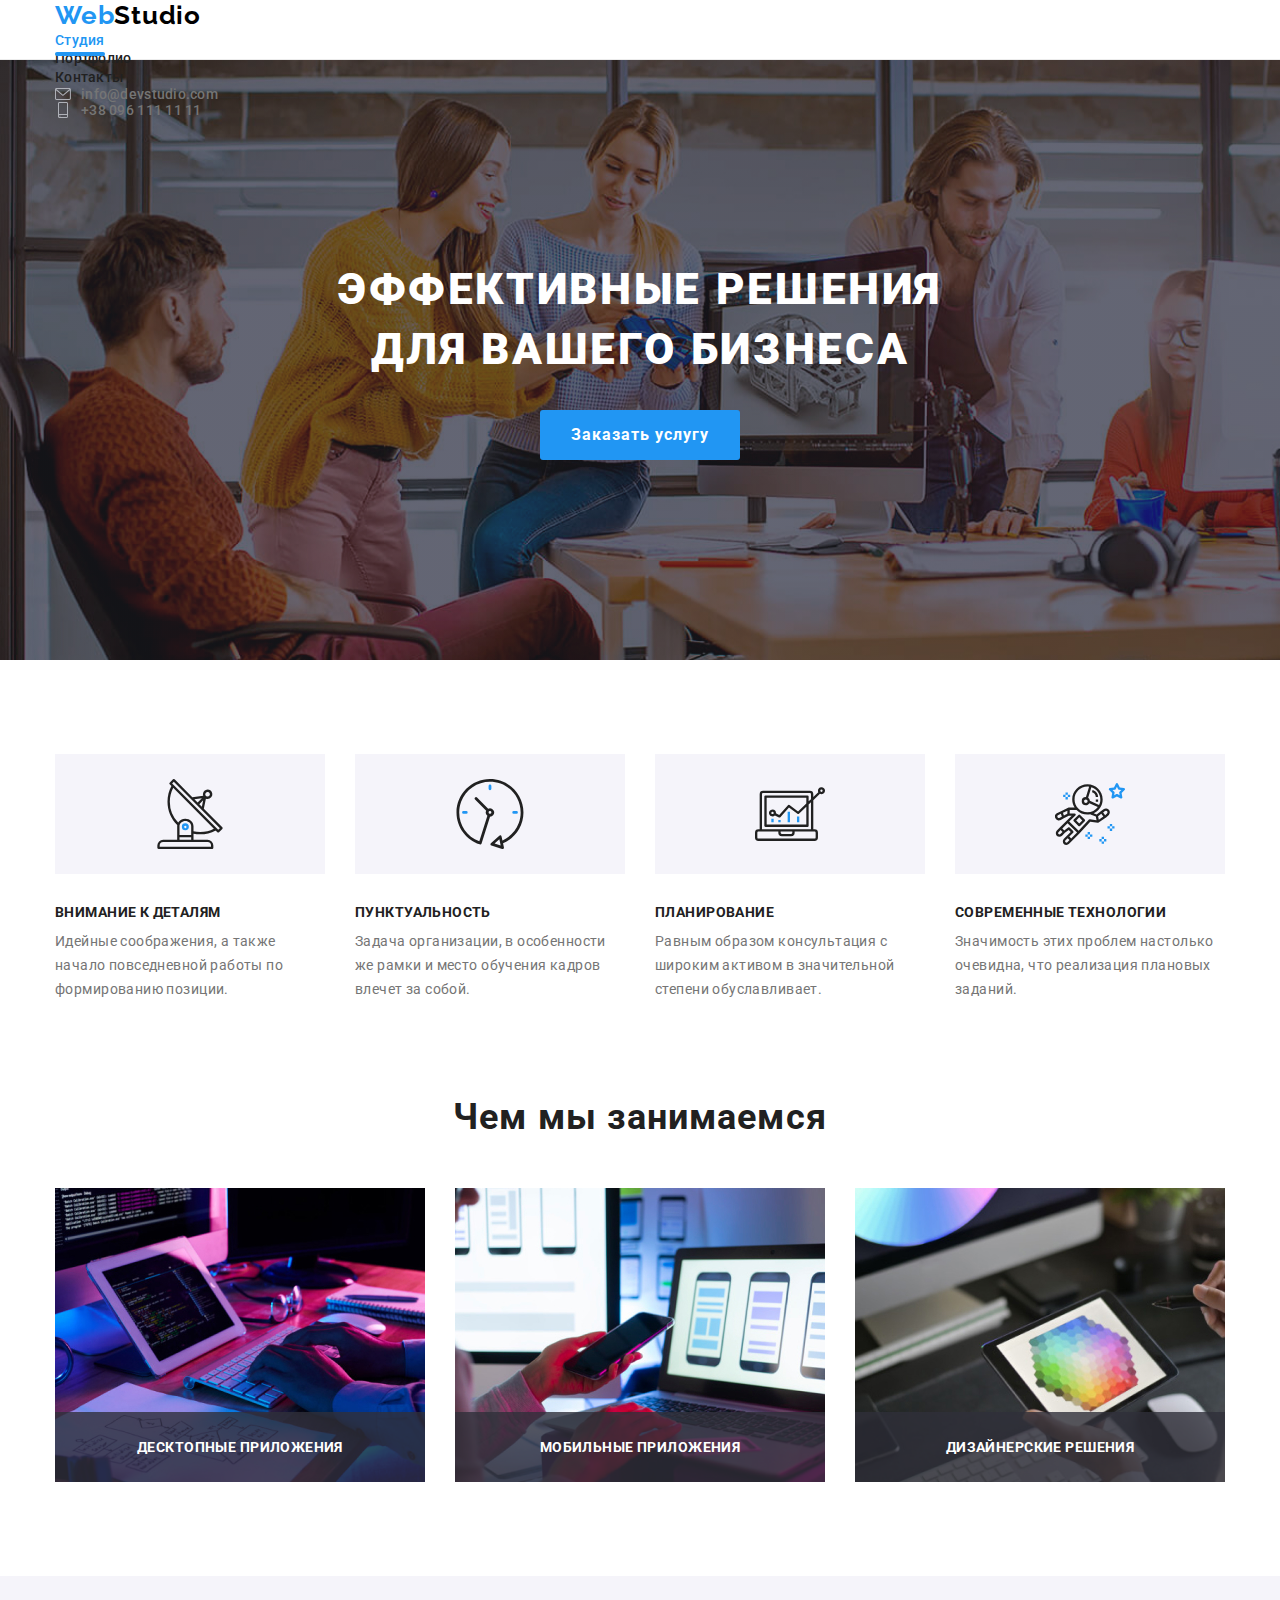
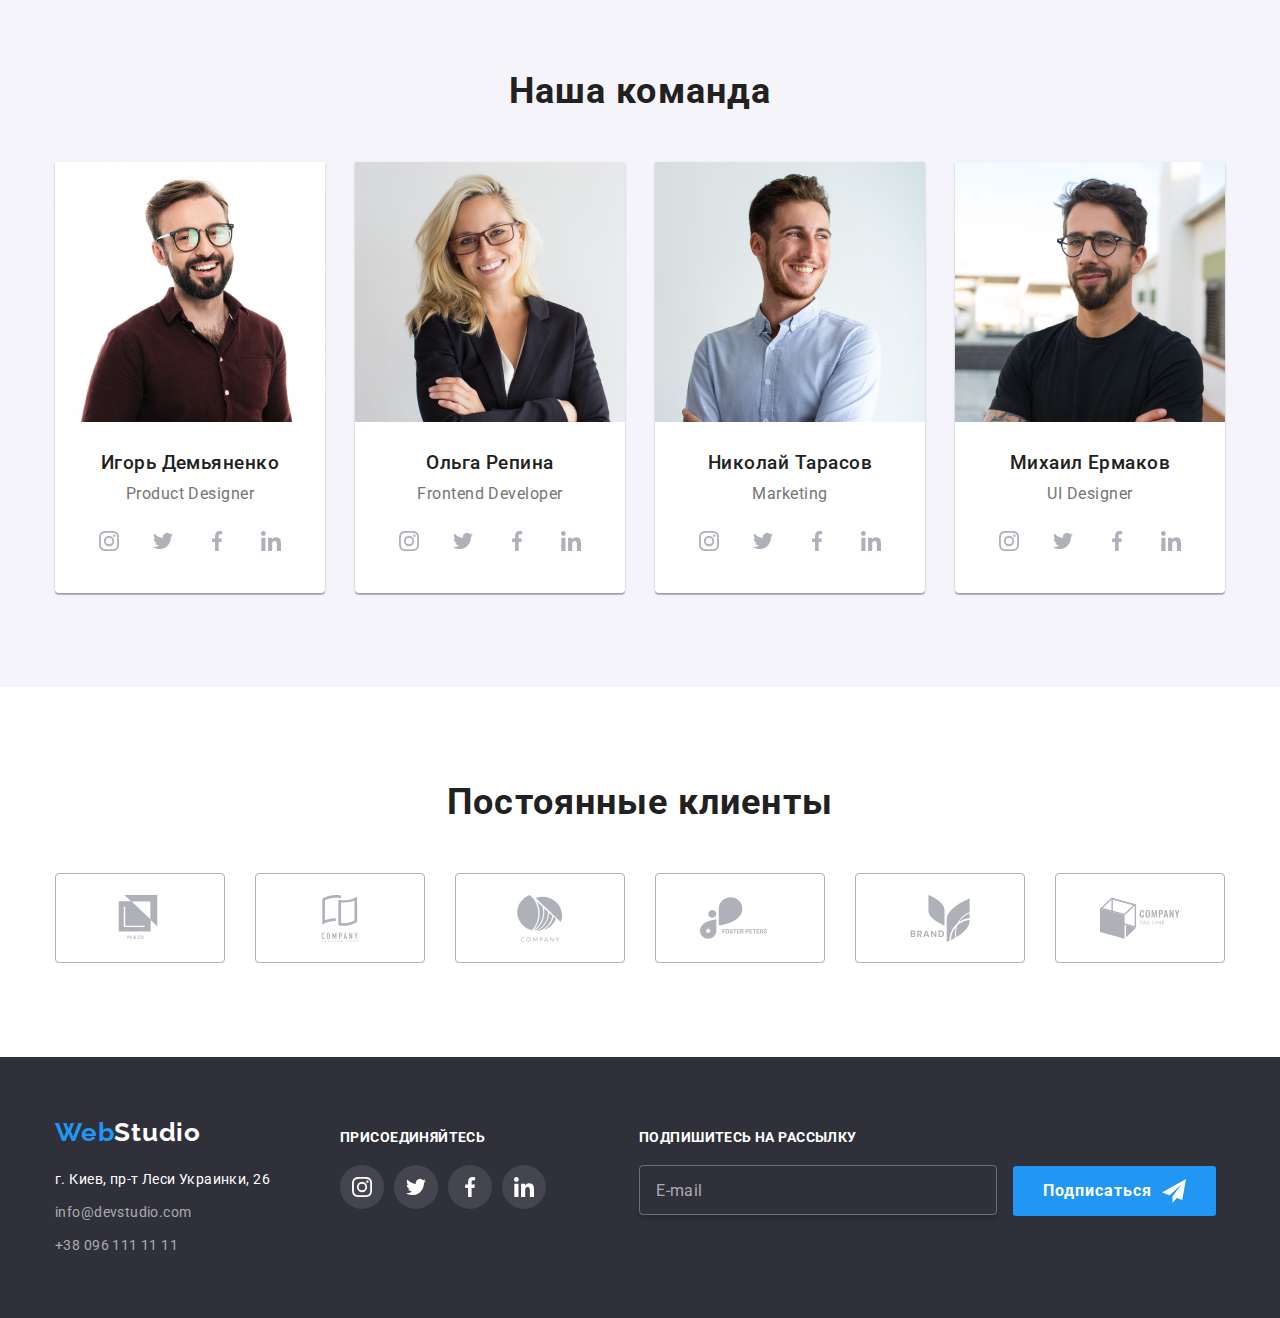
==== commit 26e5defd: "адаптовано меню для смартфона" ====
--- a/index.html
+++ b/index.html
@@ -14,42 +14,53 @@
   </head>
   <body>
     <!--HEADER-->
-    <!-- <header class="header">
+    <header class="header">
       <div class="container">
         <nav class="navigation">
           <a class="logo link" href="./index.html" lang="en">Web<span class="logo-second-part">Studio</span></a>
-          <ul class="navigation-list list">
-            <li class="navigation-list-item">
-              <a class="navigation-list-link link accent current" href="./index.html">Студия</a>
-            </li>
-            <li class="navigation-list-item">
-              <a class="navigation-list-link link accent" href="./portfolio.html">Портфолио</a>
-            </li>
-            <li class="navigation-list-item"><a class="navigation-list-link link accent" href="">Контакты</a></li>
-          </ul>
+          <button type="button" class="navigation-btn" 
+          aria-expanded="false"
+          aria-controls="navigation-menu-container"
+          data-menu-button>
+            <svg class="navigation-btn-svg" width="19" heigh="19" aria-label="Переключатель мобильного меню">
+              <use class="navigation-icon-menu" href="./images/sprites/sprite.svg#menu"></use>
+              <use class="navigation-icon-cross" href="./images/sprites/sprite.svg#menu-close"></use>
+            </svg>
+          </button>
+          <div class="navigation-menu-container" id="navigation-menu-container" data-menu>
+            <ul class="navigation-list list">
+              <li class="navigation-list-item">
+                <a class="navigation-list-link link accent current" href="./index.html">Студия</a>
+              </li>
+              <li class="navigation-list-item">
+                <a class="navigation-list-link link accent" href="./portfolio.html">Портфолио</a>
+              </li>
+              <li class="navigation-list-item"><a class="navigation-list-link link accent" href="">Контакты</a></li>
+            </ul>
+            <address class="header-address address">
+              <ul class="header-address-list list">
+                <li class="header-address-list-item">
+                  <a class="header-list-link link accent" href="mailto:info@devstudio.com">
+                    <svg class="header-list-link-svg">
+                      <use href="./images/sprites/sprite.svg#email"></use>
+                    </svg>
+                    <span class="header-list-link-text">info@devstudio.com</span>
+                  </a>
+                </li>
+                <li class="header-address-list-item">
+                  <a class="header-list-link link accent" href="tel:+380961111111">
+                    <svg class="header-list-link-svg">
+                      <use href="./images/sprites/sprite.svg#smartphone"></use>
+                    </svg>
+                    <span class="header-list-link-text"> +38 096 111 11 11 </span>
+                  </a>
+                </li>
+              </ul>
+            </address>
+          </div>
         </nav>
-        <address class="header-address address">
-          <ul class="address-list list">
-            <li class="address-list-item">
-              <a class="header-list-link link accent" href="mailto:info@devstudio.com">
-                <svg class="header-list-link-svg">
-                  <use href="./images/sprites/sprite.svg#email"></use>
-                </svg>
-                <span class="header-list-link-text">info@devstudio.com</span>
-              </a>
-            </li>
-            <li class="address-list-item">
-              <a class="header-list-link link accent" href="tel:+380961111111">
-                <svg class="header-list-link-svg">
-                  <use href="./images/sprites/sprite.svg#smartphone"></use>
-                </svg>
-                <span class="header-list-link-text"> +38 096 111 11 11 </span>
-              </a>
-            </li>
-          </ul>
-        </address>
       </div>
-    </header> -->
+    </header>
     <!--MAIN_CONTENT-->
     <main class="main">
       <!--HERO-->
@@ -181,13 +192,18 @@
           <h2 class="team-title section-title">Наша команда</h2>
           <ul class="team-list list">
             <li class="team-list-item">
-              <img
-                class="team-list-img"
-                src="./images/team/team-1.jpg"
-                alt="фото Игорь Демьяненко"
-                width="270"
-                height="260"
-              />
+              <picture>
+                <source srcset="./images/team/team-first-desctop.jpg 1x, ./images/team/team-first-desctop@2x.jpg 2x"
+                  media="(min-width:1200px)">
+                <source srcset="./images/team/team-first-tablet.jpg 1x, ./images/team/team-first-tablet@2x.jpg 2x"
+                  media="(min-width:768px)">
+                <source srcset="./images/team/team-first-mobile.jpg 1x, ./images/team/team-first-mobile@2x.jpg 2x"
+                  media="(max-width:767px)">
+                <img 
+                class="team-list-img" 
+                src="./images/team/team-first-mobile.jpg" 
+                alt="фото Игорь Демьяненко"/>
+              </picture>
               <div class="team-list-content">
                 <h3 class="team-list-name">Игорь Демьяненко</h3>
                 <p class="team-list-discription" lang="en">Product Designer</p>
@@ -224,13 +240,15 @@
               </div>
             </li>
             <li class="team-list-item">
-              <img
-                class="team-list-img"
-                src="./images/team/team-2.jpg"
-                alt="фото Ольга Репина"
-                width="270"
-                height="260"
-              />
+              <picture>
+                <source srcset="./images/team/team-second-desctop.jpg 1x, ./images/team/team-second-desctop@2x.jpg 2x"
+                  media="(min-width:1200px)">
+                <source srcset="./images/team/team-second-tablet.jpg 1x, ./images/team/team-second-tablet@2x.jpg 2x"
+                  media="(min-width:768px)">
+                <source srcset="./images/team/team-second-mobile.jpg 1x, ./images/team/team-second-mobile@2x.jpg 2x"
+                  media="(max-width:767px)">
+                <img class="team-list-img" src="./images/team/team-second-mobile.jpg" alt="фото Ольга Репина" />
+              </picture>
               <div class="team-list-content">
                 <h3 class="team-list-name">Ольга Репина</h3>
                 <p class="team-list-discription" lang="en">Frontend Developer</p>
@@ -267,13 +285,15 @@
               </div>
             </li>
             <li class="team-list-item">
-              <img
-                class="team-list-img"
-                src="./images/team/team-3.jpg"
-                alt="фото Николай Тарасов"
-                width="270"
-                height="260"
-              />
+                <picture>
+                  <source srcset="./images/team/team-third-desctop.jpg 1x, ./images/team/team-third-desctop@2x.jpg 2x"
+                    media="(min-width:1200px)">
+                  <source srcset="./images/team/team-third-tablet.jpg 1x, ./images/team/team-third-tablet@2x.jpg 2x"
+                    media="(min-width:768px)">
+                  <source srcset="./images/team/team-third-mobile.jpg 1x, ./images/team/team-third-mobile@2x.jpg 2x"
+                    media="(max-width:767px)">
+                  <img class="team-list-img" src="./images/team/team-third-mobile.jpg" alt="фото Николай Тарасов" />
+                </picture>
               <div class="team-list-content">
                 <h3 class="team-list-name">Николай Тарасов</h3>
                 <p class="team-list-discription" lang="en">Marketing</p>
@@ -310,13 +330,15 @@
               </div>
             </li>
             <li class="team-list-item">
-              <img
-                class="team-list-img"
-                src="./images/team/team-4.jpg"
-                alt="фото Михаил Ермаков"
-                width="270"
-                height="260"
-              />
+                <picture>
+                    <source srcset="./images/team/team-fourth-desctop.jpg 1x, ./images/team/team-fourth-desctop@2x.jpg 2x"
+                      media="(min-width:1200px)">
+                    <source srcset="./images/team/team-fourth-tablet.jpg 1x, ./images/team/team-fourth-tablet@2x.jpg 2x"
+                      media="(min-width:768px)">
+                    <source srcset="./images/team/team-fourth-mobile.jpg 1x, ./images/team/team-fourth-mobile@2x.jpg 2x"
+                      media="(max-width:767px)">
+                    <img class="team-list-img" src="./images/team/team-fourth-mobile.jpg" alt="фото Михаил Ермаков" />
+                </picture>
               <div class="team-list-content">
                 <h3 class="team-list-name">Михаил Ермаков</h3>
                 <p class="team-list-discription" lang="en">UI Designer</p>
@@ -356,7 +378,7 @@
         </div>
       </section>
       <!--REGULAR-->
-      <!-- <section class="regular-customers">
+      <section class="regular-customers section">
         <div class="container">
           <h2 class="regular-customers-title section-title">Постоянные клиенты</h2>
           <ul class="regular-customers-list list">
@@ -405,9 +427,9 @@
           </ul>
         </div>
       </section>
-    </main> -->
+    </main>
     <!--FOOTER-->
-    <!-- <footer class="footer">
+    <footer class="footer">
       <div class="container">
         <div class="footer-content">
           <div class="footer-left-side">
@@ -470,10 +492,10 @@
           </div>
         </div>
       </div>
-    </footer> -->
+    </footer>
 
     <!--MODAL FORM-->
-    <!-- <div class="backdrop is-hidden" data-modal>
+    <div class="backdrop is-hidden" data-modal>
       <div class="modal-wrapper">
         <div class="modal">
           <button type="button" class="close-btn" data-modal-close>
@@ -525,8 +547,9 @@
         </div>
       </div>
     </div>
-     -->
-<!--JS-->
+    
+<!--JS--> 
     <script src="./js/modal.js"></script>
+    <script src="./js/menu.js"></script>
   </body>
 </html>
--- a/css/main.min.css
+++ b/css/main.min.css
@@ -1,2 +1,2 @@
-.visually-hidden{position:absolute !important;clip:rect(1px 1px 1px 1px);clip:rect(1px, 1px, 1px, 1px);padding:0 !important;border:0 !important;height:1px !important;width:1px !important;overflow:hidden}*,*::before,*::after{margin:0;padding:0}body{font-family:"Roboto",sans-serif;font-style:normal}img{display:block}.section{padding-top:60px;padding-bottom:60px}@media screen and (min-width: 1200px){.section{padding-top:94px;padding-bottom:94px}}.list{list-style:none}.link{text-decoration:none}.address{font-style:normal}.container{padding:0 15px}@media screen and (min-width: 480px){.container{width:480px;margin:0 auto}}@media screen and (min-width: 768px){.container{width:768px}}@media screen and (min-width: 1200px){.container{width:1200px}.header .container{display:flex;align-items:center}}.social-link{display:flex;width:44px;height:44px;border-radius:50%;justify-content:center;align-items:center;transition:background-color 250ms cubic-bezier(0.4, 0, 0.2, 1),transform 250ms cubic-bezier(0.4, 0, 0.2, 1)}.social-link:hover,.social-link:focus{transform:rotate(-360deg)}.social-svg{width:20px;height:20px;fill:#afb1b8;transition:fill 250ms cubic-bezier(0.4, 0, 0.2, 1)}.modal-btn{display:block;margin:0 auto;font-family:"Roboto",sans-serif;font-style:normal;font-weight:700;font-size:16px;line-height:1.875;text-align:center;letter-spacing:0.06em;color:#fff;min-width:200px;height:50px;background-color:#2196f3;border:none;border-radius:3px;padding:10px 30px;cursor:pointer;transition:background-color 250ms cubic-bezier(0.4, 0, 0.2, 1)}.modal-btn:hover,.modal-btn:focus{background-color:#188ce8}.backdrop{position:fixed;top:0;left:0;width:100%;height:100%;overflow-y:auto;background-color:rgba(0,0,0,0.2);transition:all 250ms linear}.backdrop.is-hidden{opacity:0;visibility:hidden;pointer-events:none;transform:scale(1.5) rotateX(180deg) perspective(400px)}.modal-wrapper{display:flex;justify-content:center;align-items:center;min-height:100%;padding:15px;transition:all 250ms linear 250ms}.modal-wrapper .backdrop.is-hidden.modal-wrapper{transition:all 250ms linear}.modal{position:relative;width:528px;height:581px;padding:40px;background-color:#fff;box-shadow:0px 1px 3px rgba(0,0,0,0.12),0px 1px 1px rgba(0,0,0,0.14),0px 2px 1px rgba(0,0,0,0.2);border-radius:4px;transform:scale(1);transition:all 250ms linear 250ms}.modal .backdrop.is-hidden.modal{transition:all 250ms linear}.close-btn{position:absolute;top:8px;right:8px;width:30px;height:30px;background:#fff;border:1px solid rgba(0,0,0,0.1);border-radius:50%;cursor:pointer}.close-btn-svg{width:11px;height:11px;transition:fill 250ms cubic-bezier(0.4, 0, 0.2, 1)}.close-btn:focus .close-btn-svg,.close-btn:hover .close-btn-svg{fill:#2196f3}.modal-form{display:flex;flex-direction:column}.modal-form-title{font-weight:700;font-size:20px;line-height:1.15;text-align:center;letter-spacing:0.03em;color:#212121;margin-bottom:12px}.modal-form-field-wrapper{position:relative;display:block;margin-top:4px}.modal-form-inp-label{font-weight:400;font-size:12px;line-height:1.167;letter-spacing:0.01em;color:#757575;margin-bottom:10px}.modal-form-input{display:block;width:100%;height:40px;border:1px solid rgba(33,33,33,0.2);border-radius:4px;padding-left:42px;outline:none;transition:border 250ms cubic-bezier(0.4, 0, 0.2, 1)}.modal-form-input:focus{border:1px solid #2196f3}.modal-form-message{display:block;width:100%;height:120px;border:1px solid rgba(33,33,33,0.2);border-radius:4px;resize:none;padding:12px 16px;outline:none;margin-top:4px;transition:border 250ms cubic-bezier(0.4, 0, 0.2, 1)}.modal-form-message:focus{border:1px solid #2196f3}.modal-form .modal-form-message::placeholder{font-weight:400;font-size:14px;line-height:1.143;letter-spacing:0.01em;color:rgba(117,117,117,0.5)}.modal-form-user-svg{position:absolute;top:50%;left:12px;transform:translatey(-50%);transition:fill 250ms cubic-bezier(0.4, 0, 0.2, 1)}.modal-form-policy-link{color:#2196f3}.modal-form-btn{display:block;margin:0 auto;font-family:"Roboto",sans-serif;font-style:normal;font-weight:700;font-size:16px;line-height:1.875;text-align:center;letter-spacing:0.06em;color:#fff;min-width:200px;height:50px;background-color:#2196f3;border:none;border-radius:3px;padding:10px 30px;cursor:pointer;transition:background-color 250ms cubic-bezier(0.4, 0, 0.2, 1);box-shadow:0px 4px 4px rgba(0,0,0,0.25)}.modal-form-btn:hover,.modal-form-btn:focus{background-color:#188ce8}.modal-form-input:focus+.modal-form-user-svg{fill:#2196f3}.modal-check-policy-label{font-weight:normal;font-size:14px;line-height:1.714;letter-spacing:0.03em;color:#757575;text-align:center;margin-top:20px;margin-bottom:30px}.modal-check-policy-label::before{content:'';display:inline-block;vertical-align:middle;width:16px;height:15px;margin-right:8px;background-image:url(../images/modal/flag-false.svg);background-repeat:no-repeat;background-size:contain;transition:background-image 250ms cubic-bezier(0.4, 0, 0.2, 1)}.modal-form-checkbox:checked+.modal-check-policy-label::before{background-image:url(../images/modal/flag-true.svg)}.section-title{margin-bottom:50px;font-style:normal;font-weight:700;font-size:28px;line-height:1.179;text-align:center;letter-spacing:0.03em;color:#212121}@media screen and (min-width: 1200px){.section-title{font-size:36px;line-height:1.167}}.logo{font-family:"Raleway",sans-serif;font-style:normal;font-weight:700;font-size:26px;line-height:1.1923;letter-spacing:0.03em;color:#2196f3}.logo-second-part{color:#000}.footer-content .logo-second-part{color:#fff}.footer-content .logo{display:block;margin-bottom:20px}.navigation .logo{margin-right:90px}.accent:hover,.accent:focus{color:#2196f3}.header{border-bottom:1px solid #ececec}.header-list-link{display:flex;font-style:normal;font-weight:500;font-size:14px;line-height:1.143;letter-spacing:0.02em;color:#757575;padding-bottom:32px;padding-top:32px;transition:color 250ms cubic-bezier(0.4, 0, 0.2, 1)}.header-list-link-svg{width:16px;height:16px;fill:#afb1b8;margin-right:10px}.header-list-link:hover .header-list-link-svg{fill:#2196f3}.header-list-link:focus .header-list-link-svg{fill:#2196f3}.header .address{margin-left:auto}.header .address-list{display:flex}.header .address-list-item:not(:last-child){margin-right:50px}.navigation{display:flex;align-items:center}.navigation-list{display:flex}.navigation-list-item:not(:last-child){margin-right:50px}.navigation-list-link{font-style:normal;font-weight:500;font-size:14px;line-height:1.143;letter-spacing:0.02em;color:#212121;padding-bottom:32px;padding-top:32px;transition:color 250ms cubic-bezier(0.4, 0, 0.2, 1)}.current{position:relative;color:#2196f3}.current::after{position:absolute;content:'';left:0;bottom:0;width:100%;height:4px;background:#2196f3;border-radius:2px}.hero{background-color:#c4c4c4;background-repeat:no-repeat;background-size:cover}.hero-content{padding-top:118px;padding-bottom:118px}.hero-title{max-width:360px;font-weight:900;font-size:26px;line-height:1.615;text-align:center;letter-spacing:0.06em;text-transform:uppercase;color:#fff;margin:0 auto 30px auto}@media screen and (max-width: 767px){.hero{background-image:linear-gradient(rgba(47,48,58,0.4), rgba(47,48,58,0.4)),url(../images/hero/hero-bg-mobile.jpg)}}@media screen and (min-device-pixel-ratio: 2) and (min-width: 480px), screen and (min-resolution: 196dpi) and (min-width: 480px), screen and (min-resolution: 2dppx) and (min-width: 480px){.hero{background-image:linear-gradient(rgba(47,48,58,0.4), rgba(47,48,58,0.4)),url(../images/hero/hero-bg-mobile@2x.jpg)}}@media screen and (min-width: 768px) and (max-width: 1199px){.hero{background-image:linear-gradient(rgba(47,48,58,0.4), rgba(47,48,58,0.4)),url(../images/hero/hero-bg-tablet.jpg)}}@media screen and (min-device-pixel-ratio: 2) and (min-width: 768px), screen and (min-resolution: 196dpi) and (min-width: 768px), screen and (min-resolution: 2dppx) and (min-width: 768px){.hero{background-image:linear-gradient(rgba(47,48,58,0.4), rgba(47,48,58,0.4)),url(../images/hero/hero-bg-tablet@2x.jpg)}}@media screen and (min-width: 1200px){.hero{background-image:linear-gradient(rgba(47,48,58,0.4), rgba(47,48,58,0.4)),url(../images/hero/hero-bg-desctop.jpg)}.hero-content{padding-top:200px;padding-bottom:200px}.hero-title{max-width:696px;font-size:44px;line-height:1.363}}@media screen and (min-device-pixel-ratio: 2) and (min-width: 1200px), screen and (min-resolution: 196dpi) and (min-width: 1200px), screen and (min-resolution: 2dppx) and (min-width: 1200px){.hero{background-image:linear-gradient(rgba(47,48,58,0.4), rgba(47,48,58,0.4)),url(../images/hero/hero-bg-desctop@2x.jpg)}}.benefits-list-icon{display:flex;justify-content:center;align-items:center;height:120px;background-color:#f5f4fa;margin-bottom:30px}.benefits-list-icon-svg{width:70px;height:70px}.benefits-list-head{font-style:normal;font-weight:700;font-size:14px;line-height:1.143;letter-spacing:0.03em;text-transform:uppercase;color:#212121;margin-bottom:10px}.benefits-list-discription{font-style:normal;font-weight:400;font-size:14px;line-height:1.714;letter-spacing:0.03em;color:#757575}@media screen and (max-width: 767px){.benefits-list-item{width:100%}.benefits-list-item:not(:last-child){margin-bottom:30px}.benefits-list-icon{width:100%}.benefits-list-head{text-align:center}}@media screen and (min-width: 768px) and (max-width: 1199px){.benefits-list{display:flex;flex-wrap:wrap;margin:-15px}.benefits-list-item{width:354px;margin:15px}}@media screen and (min-width: 1200px){.benefits-list{display:flex}.benefits-list-item{width:270px}.benefits-list-item:not(:last-child){margin-right:30px}}.what-we-do{display:none}@media screen and (min-width: 1200px){.what-we-do{display:block;padding-bottom:94px}.what-we-do-list{display:flex;justify-content:space-between}.what-we-do-content{position:relative}.what-we-do-text-background{position:absolute;display:inline-flex;bottom:0;align-items:center;justify-content:center;width:100%;height:70px;background:rgba(47,48,58,0.8)}.what-we-do-text{font-weight:700;font-size:14px;line-height:1.143;text-align:center;letter-spacing:0.03em;text-transform:uppercase;color:#fff}}.team{background-color:#f5f4fa}.team-list-item{font-size:16px;line-height:1.188;letter-spacing:0.03em;box-shadow:0px 1px 3px rgba(0,0,0,0.12),0px 1px 1px rgba(0,0,0,0.14),0px 2px 1px rgba(0,0,0,0.2);border-radius:0px 0px 4px 4px}.team-list-content{padding:30px 32px;text-align:center;border-bottom:#eee;border-right:#eee;border-left:#eee;background-color:#fff;border-radius:0px 0px 4px 4px}@media screen and (max-width: 767px){.team-list{width:100%}.team-list-item:not(:last-child){margin-bottom:30px}}.regular-customers{padding:94px 0}.regular-customers-list{display:flex;justify-content:space-between}.customers-list-link{display:flex;align-items:center;justify-content:center;width:170px;height:90px;background-color:#fff;border:1px solid #afb1b8;border-radius:4px;transition:border 250ms cubic-bezier(0.4, 0, 0.2, 1)}.customers-list-link:hover,.customers-list-link:focus{border:1px solid #2196f3}.customers-list-item-svg{width:80px;height:47px;fill:#afb1b8;transition:fill 250ms cubic-bezier(0.4, 0, 0.2, 1)}.customers-list-link:hover .customers-list-item-svg{fill:#2196f3}.customers-list-link:focus .customers-list-item-svg{fill:#2196f3}.footer{background-color:#2f303a}.footer-content{display:flex;padding-top:60px;padding-bottom:60px}.footer-left-side{margin-right:70px}.footer-address-list{display:block;font-style:normal;font-weight:400;font-size:14px;line-height:1.714;letter-spacing:0.03em}.footer-address-list-item:not(:last-child){margin-bottom:10px}.footer-map-link{color:#fff;transition:color 250ms cubic-bezier(0.4, 0, 0.2, 1)}.footer-link{color:rgba(255,255,255,0.6);transition:color 250ms cubic-bezier(0.4, 0, 0.2, 1)}.footer-join{padding-top:12px;margin-right:93px}.footer-join-header{font-weight:700;color:#fff;font-size:14px;line-height:1.142;letter-spacing:0.03em;text-transform:uppercase;margin-bottom:20px}.footer-social-list{display:flex}.footer-social-list-item:not(:last-child){margin-right:10px}.footer-social-list-link{background-color:rgba(255,255,255,0.1)}.footer-social-list-link:hover,.footer-social-list-link:focus{background-color:#2196f3}.footer-social-list-svg{fill:#fff}.footer-social-list-link:hover .footer-social-list-svg{fill:#fff}.footer-social-list-link:focus .footer-social-list-svg{fill:#fff}.subscribe{padding-top:12px}.subscribe-title{font-weight:700;color:#fff;font-size:14px;line-height:1.142;letter-spacing:0.03em;text-transform:uppercase;margin-bottom:20px}.subscribe-input{width:358px;height:50px;background-color:transparent;border:1px solid rgba(255,255,255,0.3);box-shadow:0px 4px 4px rgba(0,0,0,0.15);border-radius:4px;padding-left:16px;outline:none;transition:border 250ms cubic-bezier(0.4, 0, 0.2, 1);color:#fff;margin-right:12px}.subscribe-input::placeholder{font-weight:400;font-size:16px;line-height:1.25;letter-spacing:0.03em;color:rgba(255,255,255,0.6)}.subscribe-input:focus{border:1px solid #2196f3}.subscribe-btn{margin:0 auto;font-family:"Roboto",sans-serif;font-style:normal;font-weight:700;font-size:16px;line-height:1.875;text-align:center;letter-spacing:0.06em;color:#fff;min-width:200px;height:50px;background-color:#2196f3;border:none;border-radius:3px;padding:10px 30px;cursor:pointer;transition:background-color 250ms cubic-bezier(0.4, 0, 0.2, 1);display:inline-block}.subscribe-btn::after{content:'';display:inline-block;width:24px;height:24px;margin-left:10px;background-image:url(../images/footer/send-footer.svg);vertical-align:middle}.subscribe-btn:hover,.subscribe-btn:focus{background-color:#188ce8}
+.visually-hidden{position:absolute !important;clip:rect(1px 1px 1px 1px);clip:rect(1px, 1px, 1px, 1px);padding:0 !important;border:0 !important;height:1px !important;width:1px !important;overflow:hidden}*,*::before,*::after{margin:0;padding:0}body{font-family:"Roboto",sans-serif;font-style:normal}img{display:block}.section{padding-top:60px;padding-bottom:60px}@media screen and (min-width: 1200px){.section{padding-top:94px;padding-bottom:94px}}.list{list-style:none}.link{text-decoration:none}.address{font-style:normal}.container{padding:0 15px}@media screen and (min-width: 480px){.container{width:480px;margin:0 auto}}@media screen and (min-width: 768px){.container{width:768px}}@media screen and (min-width: 1200px){.container{width:1200px}.header .container{display:flex;align-items:center}}.social-link{display:flex;width:44px;height:44px;border-radius:50%;justify-content:center;align-items:center;transition:background-color 250ms cubic-bezier(0.4, 0, 0.2, 1),transform 250ms cubic-bezier(0.4, 0, 0.2, 1)}.social-link:hover,.social-link:focus{transform:rotate(-360deg)}.social-svg{width:20px;height:20px;fill:#afb1b8;transition:fill 250ms cubic-bezier(0.4, 0, 0.2, 1)}.modal-btn{display:block;margin:0 auto;font-family:"Roboto",sans-serif;font-style:normal;font-weight:700;font-size:16px;line-height:1.875;text-align:center;letter-spacing:0.06em;color:#fff;min-width:200px;height:50px;background-color:#2196f3;border:none;border-radius:3px;padding:10px 30px;cursor:pointer;transition:background-color 250ms cubic-bezier(0.4, 0, 0.2, 1)}.modal-btn:hover,.modal-btn:focus{background-color:#188ce8}.backdrop{position:fixed;top:0;left:0;width:100%;height:100%;overflow-y:auto;background-color:rgba(0,0,0,0.2);transition:all 250ms linear}.backdrop.is-hidden{opacity:0;visibility:hidden;pointer-events:none;transform:scale(1.5) rotateX(180deg) perspective(400px)}.modal-wrapper{display:flex;justify-content:center;align-items:center;min-height:100%;padding:15px;transition:all 250ms linear 250ms}.modal-wrapper .backdrop.is-hidden.modal-wrapper{transition:all 250ms linear}.modal{position:relative;width:528px;height:581px;padding:40px;background-color:#fff;box-shadow:0px 1px 3px rgba(0,0,0,0.12),0px 1px 1px rgba(0,0,0,0.14),0px 2px 1px rgba(0,0,0,0.2);border-radius:4px;transform:scale(1);transition:all 250ms linear 250ms}.modal .backdrop.is-hidden.modal{transition:all 250ms linear}.close-btn{position:absolute;top:8px;right:8px;width:30px;height:30px;background:#fff;border:1px solid rgba(0,0,0,0.1);border-radius:50%;cursor:pointer}.close-btn-svg{width:11px;height:11px;transition:fill 250ms cubic-bezier(0.4, 0, 0.2, 1)}.close-btn:focus .close-btn-svg,.close-btn:hover .close-btn-svg{fill:#2196f3}.modal-form{display:flex;flex-direction:column}.modal-form-title{font-weight:700;font-size:20px;line-height:1.15;text-align:center;letter-spacing:0.03em;color:#212121;margin-bottom:12px}.modal-form-field-wrapper{position:relative;display:block;margin-top:4px}.modal-form-inp-label{font-weight:400;font-size:12px;line-height:1.167;letter-spacing:0.01em;color:#757575;margin-bottom:10px}.modal-form-input{display:block;width:100%;height:40px;border:1px solid rgba(33,33,33,0.2);border-radius:4px;padding-left:42px;outline:none;transition:border 250ms cubic-bezier(0.4, 0, 0.2, 1)}.modal-form-input:focus{border:1px solid #2196f3}.modal-form-message{display:block;width:100%;height:120px;border:1px solid rgba(33,33,33,0.2);border-radius:4px;resize:none;padding:12px 16px;outline:none;margin-top:4px;transition:border 250ms cubic-bezier(0.4, 0, 0.2, 1)}.modal-form-message:focus{border:1px solid #2196f3}.modal-form .modal-form-message::placeholder{font-weight:400;font-size:14px;line-height:1.143;letter-spacing:0.01em;color:rgba(117,117,117,0.5)}.modal-form-user-svg{position:absolute;top:50%;left:12px;transform:translatey(-50%);transition:fill 250ms cubic-bezier(0.4, 0, 0.2, 1)}.modal-form-policy-link{color:#2196f3}.modal-form-btn{display:block;margin:0 auto;font-family:"Roboto",sans-serif;font-style:normal;font-weight:700;font-size:16px;line-height:1.875;text-align:center;letter-spacing:0.06em;color:#fff;min-width:200px;height:50px;background-color:#2196f3;border:none;border-radius:3px;padding:10px 30px;cursor:pointer;transition:background-color 250ms cubic-bezier(0.4, 0, 0.2, 1);box-shadow:0px 4px 4px rgba(0,0,0,0.25)}.modal-form-btn:hover,.modal-form-btn:focus{background-color:#188ce8}.modal-form-input:focus+.modal-form-user-svg{fill:#2196f3}.modal-check-policy-label{font-weight:normal;font-size:14px;line-height:1.714;letter-spacing:0.03em;color:#757575;text-align:center;margin-top:20px;margin-bottom:30px}.modal-check-policy-label::before{content:'';display:inline-block;vertical-align:middle;width:16px;height:15px;margin-right:8px;background-image:url(../images/modal/flag-false.svg);background-repeat:no-repeat;background-size:contain;transition:background-image 250ms cubic-bezier(0.4, 0, 0.2, 1)}.modal-form-checkbox:checked+.modal-check-policy-label::before{background-image:url(../images/modal/flag-true.svg)}.section-title{margin-bottom:30px;font-style:normal;font-weight:700;font-size:28px;line-height:1.179;text-align:center;letter-spacing:0.03em;color:#212121}@media screen and (min-width: 1200px){.section-title{margin-bottom:50px;font-size:36px;line-height:1.167}}.logo{font-family:"Raleway",sans-serif;font-style:normal;font-weight:700;font-size:24px;line-height:1.167;letter-spacing:0.03em;color:#2196f3}.logo-second-part{color:#000}.footer-content .logo-second-part{color:#fff}.footer-content .logo{display:inline-block;margin-bottom:20px}@media screen and (max-width: 767px){.navigation .logo{align-self:center}}@media screen and (min-width: 1200px){.logo{font-size:26px;line-height:1.192}.navigation .logo{margin-right:90px}}.accent:hover,.accent:focus{color:#2196f3}.header{border-bottom:1px solid #ececec;height:60px;position:relative}.header-list-link{display:flex;font-style:normal;font-weight:500;font-size:14px;line-height:1.143;letter-spacing:0.02em;color:#757575;transition:color 250ms cubic-bezier(0.4, 0, 0.2, 1)}.header-list-link-svg{width:16px;height:16px;fill:#afb1b8;margin-right:10px}.header-list-link:hover .header-list-link-svg{fill:#2196f3}.header-list-link:focus .header-list-link-svg{fill:#2196f3}.navigation-btn{display:inline-flex;justify-content:center;align-items:center;width:40px;height:40px;background-color:transparent;border:none;cursor:pointer}.navigation-btn-svg{display:block;width:19px;height:19px}.navigation-btn:hover .navigation-btn-svg,.navigation-btn:focus .navigation-btn-svg{fill:#2196f3}.navigation-list-link{font-style:normal;font-weight:500;font-size:14px;line-height:1.143;letter-spacing:0.02em;color:#212121;padding-bottom:8px;transition:color 250ms cubic-bezier(0.4, 0, 0.2, 1)}.current{position:relative;color:#2196f3}.current::after{position:absolute;content:'';left:0;bottom:0;width:100%;height:4px;background:#2196f3;border-radius:2px}@media screen and (max-width: 767px){.header{padding-top:10px;padding-bottom:10px}.header-address-list-item:not(:last-child){margin-bottom:16px}.header-list-link{justify-content:center}.navigation{display:flex;justify-content:space-between}.navigation-btn .navigation-icon-cross{display:none}.navigation-btn.is-open .navigation-icon-cross{display:block}.navigation-btn.is-open .navigation-icon-menu{display:none}.navigation-menu-container{position:absolute;top:100%;left:0;width:100%;background-color:#fff;text-align:center;padding-top:60px;padding-bottom:60px;border-top:1px solid #ececec}.navigation-menu-container{display:none}.navigation-menu-container.is-open{display:block}.navigation-list{margin-bottom:60px}.navigation-list-item:not(:last-child){margin-bottom:40px}}@media screen and (min-width: 768px){.navigation-btn{display:none}}.hero{background-color:#c4c4c4;background-repeat:no-repeat;background-size:cover}.hero-content{padding-top:118px;padding-bottom:118px}.hero-title{max-width:360px;font-weight:900;font-size:26px;line-height:1.615;text-align:center;letter-spacing:0.06em;text-transform:uppercase;color:#fff;margin:0 auto 30px auto}@media screen and (max-width: 767px){.hero{background-image:linear-gradient(rgba(47,48,58,0.4), rgba(47,48,58,0.4)),url(../images/hero/hero-bg-mobile.jpg)}}@media screen and (min-device-pixel-ratio: 2) and (min-width: 480px), screen and (min-resolution: 196dpi) and (min-width: 480px), screen and (min-resolution: 2dppx) and (min-width: 480px){.hero{background-image:linear-gradient(rgba(47,48,58,0.4), rgba(47,48,58,0.4)),url(../images/hero/hero-bg-mobile@2x.jpg)}}@media screen and (min-width: 768px) and (max-width: 1199px){.hero{background-image:linear-gradient(rgba(47,48,58,0.4), rgba(47,48,58,0.4)),url(../images/hero/hero-bg-tablet.jpg)}}@media screen and (min-device-pixel-ratio: 2) and (min-width: 768px), screen and (min-resolution: 196dpi) and (min-width: 768px), screen and (min-resolution: 2dppx) and (min-width: 768px){.hero{background-image:linear-gradient(rgba(47,48,58,0.4), rgba(47,48,58,0.4)),url(../images/hero/hero-bg-tablet@2x.jpg)}}@media screen and (min-width: 1200px){.hero{background-image:linear-gradient(rgba(47,48,58,0.4), rgba(47,48,58,0.4)),url(../images/hero/hero-bg-desctop.jpg)}.hero-content{padding-top:200px;padding-bottom:200px}.hero-title{max-width:696px;font-size:44px;line-height:1.363}}@media screen and (min-device-pixel-ratio: 2) and (min-width: 1200px), screen and (min-resolution: 196dpi) and (min-width: 1200px), screen and (min-resolution: 2dppx) and (min-width: 1200px){.hero{background-image:linear-gradient(rgba(47,48,58,0.4), rgba(47,48,58,0.4)),url(../images/hero/hero-bg-desctop@2x.jpg)}}.benefits-list-icon{display:flex;justify-content:center;align-items:center;height:120px;background-color:#f5f4fa;margin-bottom:30px}.benefits-list-icon-svg{width:70px;height:70px}.benefits-list-head{font-style:normal;font-weight:700;font-size:14px;line-height:1.143;letter-spacing:0.03em;text-transform:uppercase;color:#212121;margin-bottom:10px}.benefits-list-discription{font-style:normal;font-weight:400;font-size:14px;line-height:1.714;letter-spacing:0.03em;color:#757575}@media screen and (max-width: 767px){.benefits-list-item{width:100%}.benefits-list-item:not(:last-child){margin-bottom:30px}.benefits-list-icon{width:100%}.benefits-list-head{text-align:center}}@media screen and (min-width: 768px) and (max-width: 1199px){.benefits-list{display:flex;flex-wrap:wrap;margin:-15px}.benefits-list-item{width:354px;margin:15px}}@media screen and (min-width: 1200px){.benefits-list{display:flex}.benefits-list-item{width:270px}.benefits-list-item:not(:last-child){margin-right:30px}}.what-we-do{display:none}@media screen and (min-width: 1200px){.what-we-do{display:block;padding-bottom:94px}.what-we-do-list{display:flex;justify-content:space-between}.what-we-do-content{position:relative}.what-we-do-text-background{position:absolute;display:inline-flex;bottom:0;align-items:center;justify-content:center;width:100%;height:70px;background:rgba(47,48,58,0.8)}.what-we-do-text{font-weight:700;font-size:14px;line-height:1.143;text-align:center;letter-spacing:0.03em;text-transform:uppercase;color:#fff}}.team{background-color:#f5f4fa}.team-list-item{font-size:16px;line-height:1.188;letter-spacing:0.03em;overflow:hidden;box-shadow:0px 1px 3px rgba(0,0,0,0.12),0px 1px 1px rgba(0,0,0,0.14),0px 2px 1px rgba(0,0,0,0.2);border-radius:0px 0px 4px 4px}.team-list-content{text-align:center;border-bottom:#eee;border-right:#eee;border-left:#eee;background-color:#fff;border-radius:0px 0px 4px 4px;padding:30px 0 24px 0}.team-list-name{font-style:normal;font-weight:500;color:#212121;margin-bottom:10px}.team-list-discription{font-style:normal;font-weight:400;color:#757575;margin-bottom:16px}.team-social-list{display:flex;width:206px;margin:0 auto}.team-social-list-item:not(:last-child){margin-right:10px}.team-social-list-link{background-color:#fff}.team-social-list-link:hover,.team-social-list-link:focus{background-color:#2196f3}.team-social-list-svg{fill:#afb1b8}.team-social-list-link:hover .team-social-list-svg,.team-social-list-link:focus .team-social-list-svg{fill:#fff}@media screen and (max-width: 767px){.team-list{width:100%}.team-list-item:not(:last-child){margin-bottom:30px}.team-list-list-img{width:100%}}@media screen and (min-width: 768px){.team-list{display:flex;flex-wrap:wrap;margin:-15px}.team-list-item{margin:15px;width:354px}}@media screen and (min-width: 1200px){.team-list-item{width:270px}.team-list-content{padding-bottom:30px}}.regular-customers-list{display:flex;margin:-15px;flex-wrap:wrap;justify-content:center}.regular-customers-list-item{margin:15px}.customers-list-link{display:flex;align-items:center;justify-content:center;width:100%;height:90px;background-color:#fff;border:1px solid #afb1b8;border-radius:4px;transition:border 250ms cubic-bezier(0.4, 0, 0.2, 1)}.customers-list-link:hover,.customers-list-link:focus{border:1px solid #2196f3}.customers-list-item-svg{width:80px;height:47px;fill:#afb1b8;transition:fill 250ms cubic-bezier(0.4, 0, 0.2, 1)}.customers-list-link:hover .customers-list-item-svg,.customers-list-link:focus .customers-list-item-svg{fill:#2196f3}@media screen and (max-width: 767px){.regular-customers-list-item{width:calc((100% - 4 * 15px) / 2)}}@media screen and (min-width: 768px){.regular-customers-list-item{width:calc((100% - 6 * 15px) / 3)}}@media screen and (min-width: 1200px){.regular-customers-list-item{width:calc((100% - 12 * 15px) / 6)}}.footer{background-color:#2f303a}.footer-content{padding-top:60px;padding-bottom:60px}.footer-address-list{font-style:normal;font-weight:400;font-size:14px;line-height:1.714;letter-spacing:0.03em}.footer-map-link{color:#fff;transition:color 250ms cubic-bezier(0.4, 0, 0.2, 1)}.footer-link{color:rgba(255,255,255,0.6);transition:color 250ms cubic-bezier(0.4, 0, 0.2, 1)}.footer-join-header{font-weight:700;color:#fff;font-size:14px;line-height:1.142;letter-spacing:0.03em;text-transform:uppercase;margin-bottom:20px}.footer-social-list{display:flex}.footer-social-list-item:not(:last-child){margin-right:10px}.footer-social-list-link{background-color:rgba(255,255,255,0.1)}.footer-social-list-link:hover,.footer-social-list-link:focus{background-color:#2196f3}.footer-social-list-svg{fill:#fff}.footer-social-list-link:hover .footer-social-list-svg,.footer-social-list-link:focus .footer-social-list-svg{fill:#fff}.subscribe-title{font-weight:700;color:#fff;font-size:14px;line-height:1.142;letter-spacing:0.03em;text-transform:uppercase;margin-bottom:20px}.subscribe-input{margin-bottom:20px;height:50px;background-color:transparent;border:1px solid rgba(255,255,255,0.3);box-shadow:0px 4px 4px rgba(0,0,0,0.15);border-radius:4px;padding-left:16px;outline:none;transition:border 250ms cubic-bezier(0.4, 0, 0.2, 1);color:#fff}.subscribe-input::placeholder{font-weight:400;font-size:16px;line-height:1.25;letter-spacing:0.03em;color:rgba(255,255,255,0.6)}.subscribe-input:focus{border:1px solid #2196f3}.subscribe-btn{margin:0 auto;font-family:"Roboto",sans-serif;font-style:normal;font-weight:700;font-size:16px;line-height:1.875;text-align:center;letter-spacing:0.06em;color:#fff;min-width:200px;height:50px;background-color:#2196f3;border:none;border-radius:3px;padding:10px 30px;cursor:pointer;transition:background-color 250ms cubic-bezier(0.4, 0, 0.2, 1);display:inline-block}.subscribe-btn::after{content:'';display:inline-block;width:24px;height:24px;margin-left:10px;background-image:url(../images/footer/send-footer.svg);vertical-align:middle}.subscribe-btn:hover,.subscribe-btn:focus{background-color:#188ce8}@media screen and (max-width: 767px){.footer-join{text-align:center;margin-top:60px;margin-bottom:60px}.subscribe-input{width:100%}}@media screen and (min-width: 768px){.footer-content{display:flex;flex-wrap:wrap;justify-content:space-between}.footer-left-side{display:inline-block}.footer-join{display:inline-block;padding-top:5px}.subscribe{flex-grow:1}.subscribe-input{width:450px}}@media screen and (min-width: 768px) and (max-width: 1199px){.footer-content{padding-right:76px;padding-left:89px}.footer-left-side{margin-bottom:60px}}@media screen and (max-width: 1199px){.footer-address-list-item:not(:last-child){margin-bottom:8px}.footer-social-list{width:206px;margin:0 auto}.footer-left-side{text-align:center}.footer-join{text-align:center}.subscribe{text-align:center}}@media screen and (min-width: 1200px){.footer-address-list-item:not(:last-child){margin-bottom:9px}.footer-left-side{margin-right:70px}.footer-join{padding-top:12px;margin-right:93px}.subscribe{padding-top:12px}.subscribe-input{width:358px;margin-right:12px}}
 /*# sourceMappingURL=main.min.css.map */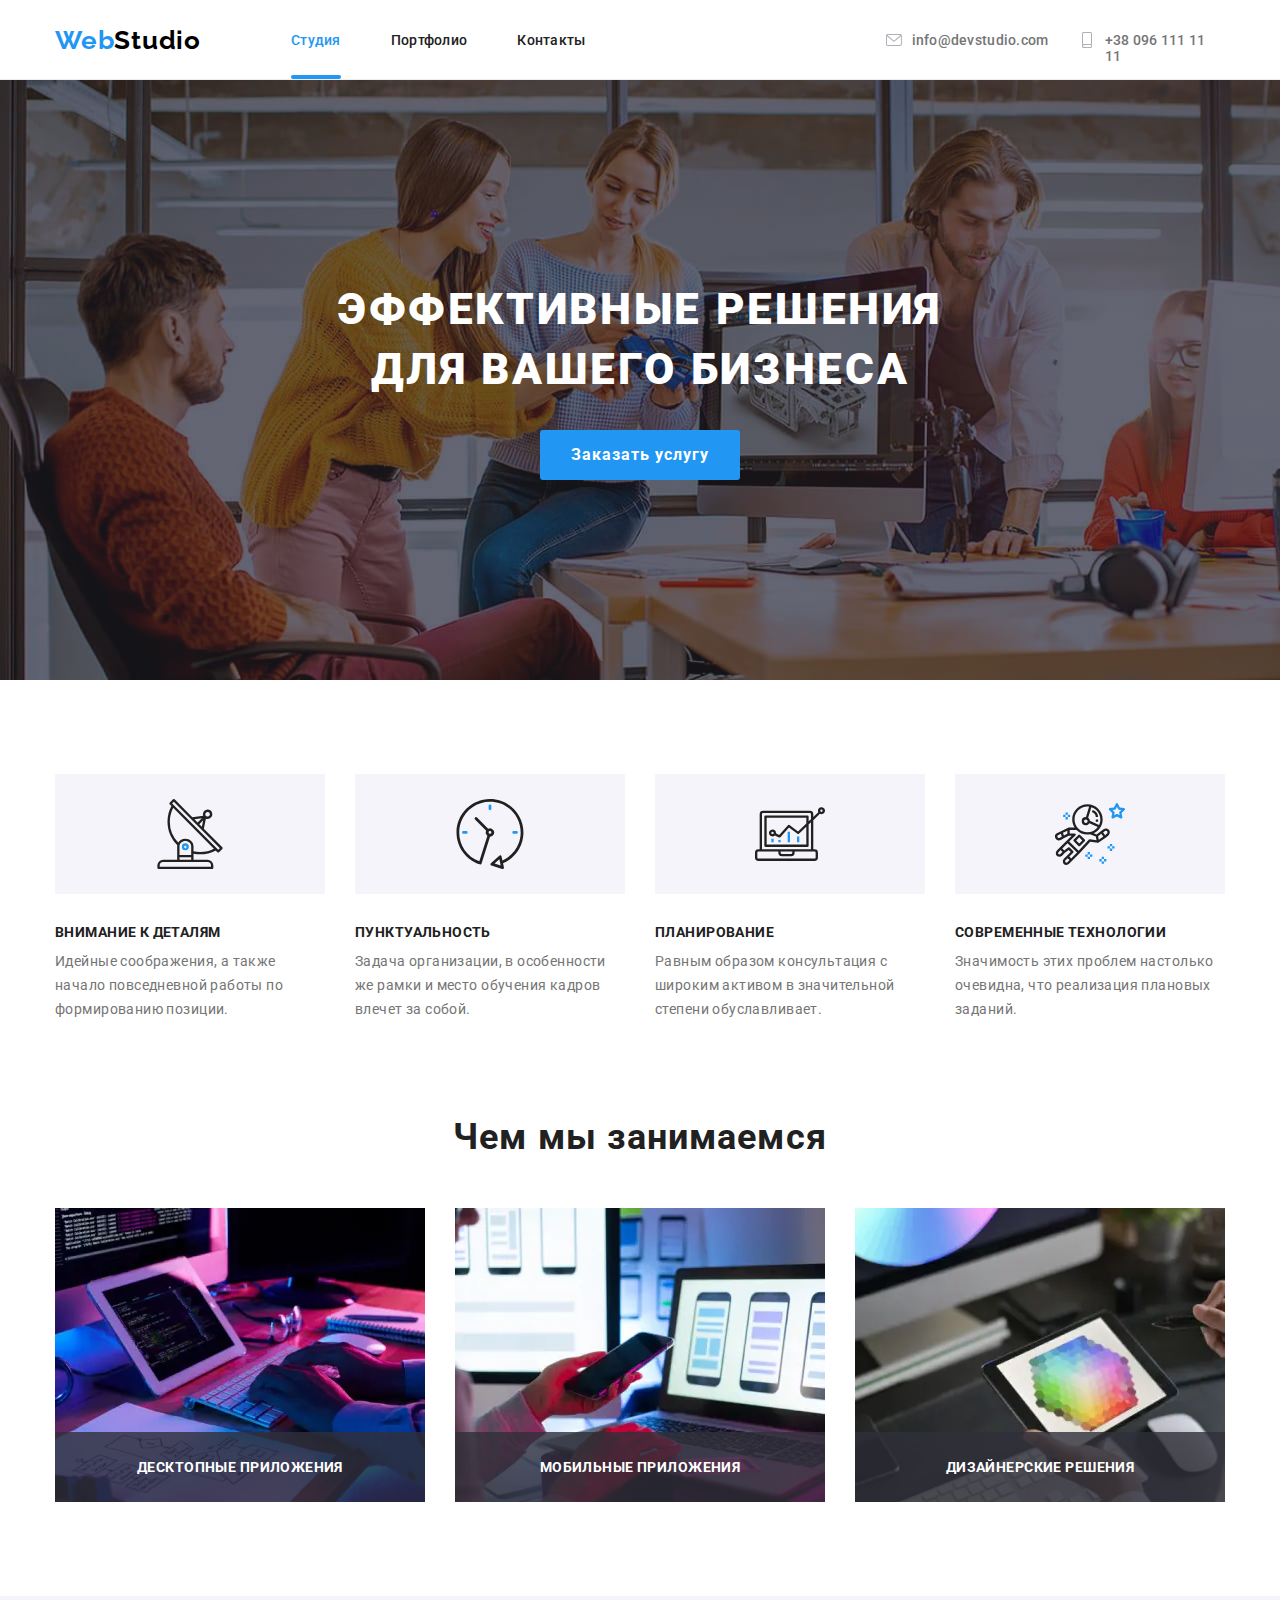
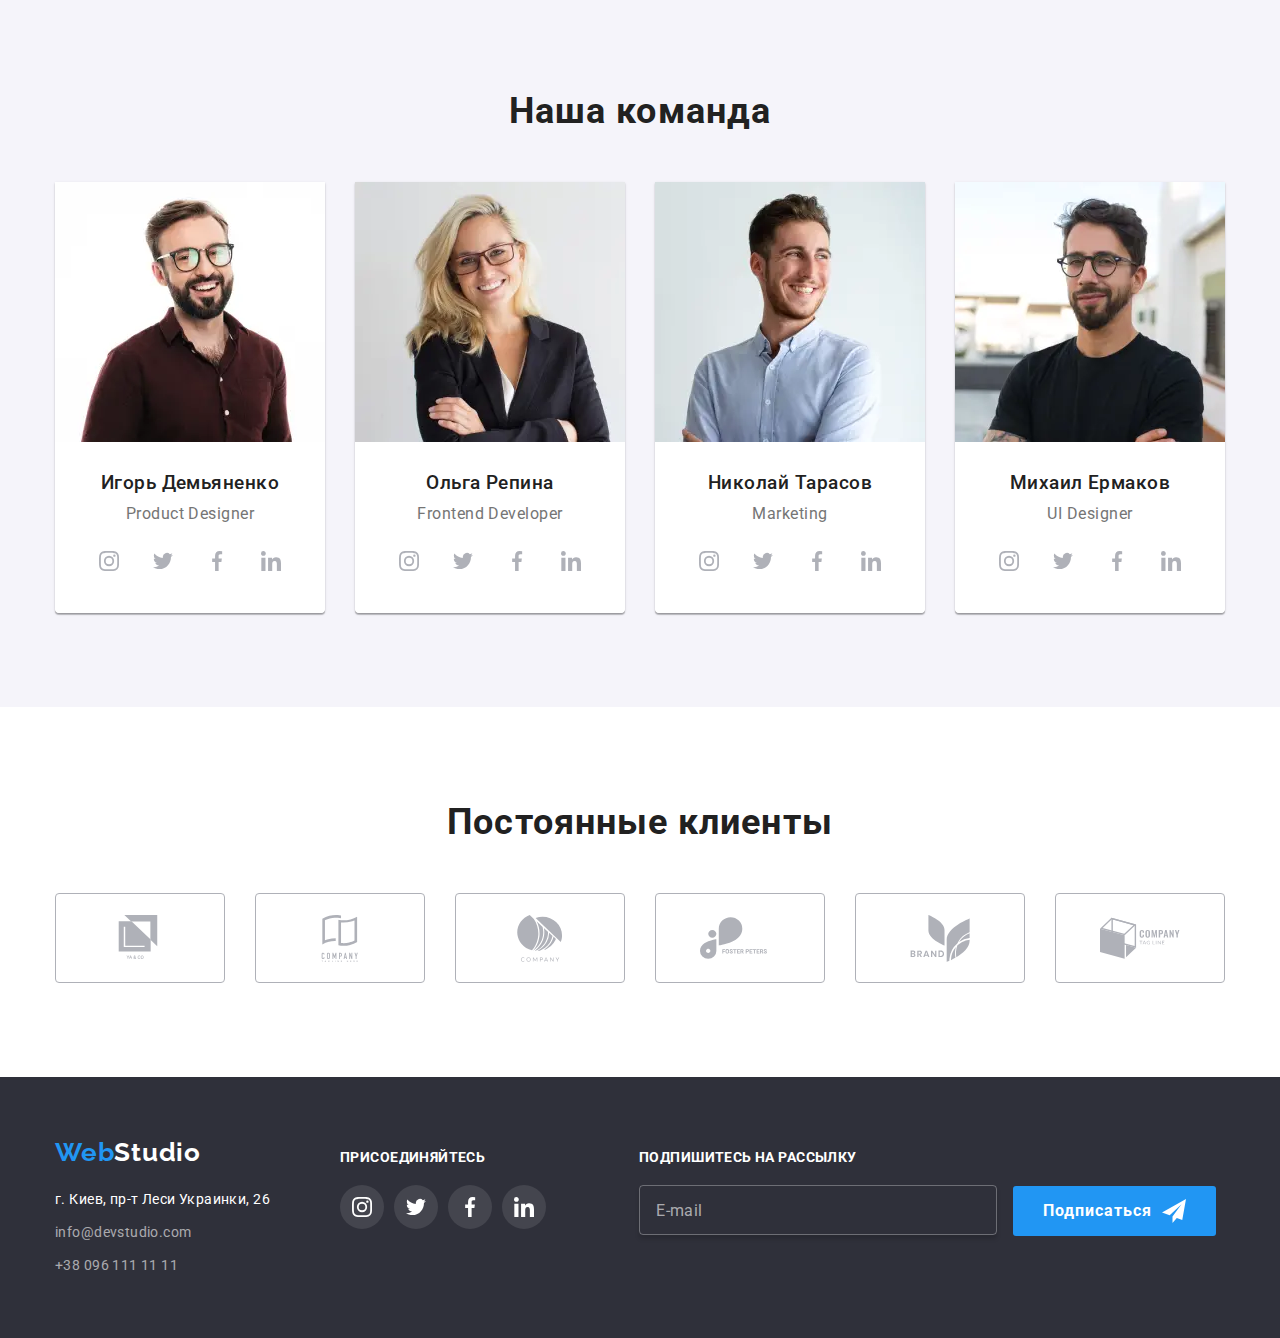
==== commit 6a107943: "готовий проект" ====
--- a/index.html
+++ b/index.html
@@ -132,6 +132,8 @@
             <li class="what-we-do-list-item">
               <div class="what-we-do-content">
                 <picture>
+                  <source srcset="./images/what_we_do/webp/works-first.webp 1x, ./images/what_we_do/webp/works-first@2x.webp 2x"
+                    media="(min-width:1200px)" type="image/webp">
                   <source srcset="./images/what_we_do/works-first.jpg 1x, ./images/what_we_do/works-first@2x.jpg 2x" 
                   media="(min-width:1200px)">
                   <img
@@ -150,6 +152,8 @@
             <li class="what-we-do-list-item">
               <div class="what-we-do-content">
                 <picture>
+                  <source srcset="./images/what_we_do/webp/works-second.webp 1x, ./images/what_we_do/webp/works-second@2x.webp 2x"
+                    media="(min-width:1200px)" type="image/webp">
                   <source srcset="./images/what_we_do/works-second.jpg 1x, ./images/what_we_do/works-second@2x.jpg 2x"
                     media="(min-width:1200px)">
                     <img
@@ -168,6 +172,8 @@
             <li class="what-we-do-list-item">
               <div class="what-we-do-content">
                 <picture>
+                  <source srcset="./images/what_we_do/webp/works-third.webp 1x, ./images/what_we_do/webp/works-third@2x.webp 2x"
+                    media="(min-width:1200px)" type="image/webp">
                   <source srcset="./images/what_we_do/works-third.jpg 1x, ./images/what_we_do/works-third@2x.jpg 2x"
                     media="(min-width:1200px)">
                   <img
@@ -193,6 +199,13 @@
           <ul class="team-list list">
             <li class="team-list-item">
               <picture>
+                 <source srcset="./images/team/webp/team-first-desctop.webp 1x, ./images/team/webp/team-first-desctop@2x.webp 2x"
+                  media="(min-width:1200px)" type="image/webp">
+                <source srcset="./images/team/webp/team-first-tablet.webp 1x, ./images/team/webp/team-first-tablet@2x.webp 2x"
+                  media="(min-width:768px)" type="image/webp">
+                <source srcset="./images/team/webp/team-first-mobile.webp 1x, ./images/team/webp/team-first-mobile@2x.webp 2x"
+                  media="(max-width:767px)" type="image/webp">
+
                 <source srcset="./images/team/team-first-desctop.jpg 1x, ./images/team/team-first-desctop@2x.jpg 2x"
                   media="(min-width:1200px)">
                 <source srcset="./images/team/team-first-tablet.jpg 1x, ./images/team/team-first-tablet@2x.jpg 2x"
@@ -241,6 +254,13 @@
             </li>
             <li class="team-list-item">
               <picture>
+                <source srcset="./images/team/webp/team-second-desctop.webp 1x, ./images/team/webp/team-second-desctop@2x.webp 2x"
+                  media="(min-width:1200px)" type="image/webp">
+                <source srcset="./images/team/webp/team-second-tablet.webp 1x, ./images/team/webp/team-second-tablet@2x.webp 2x"
+                  media="(min-width:768px)" type="image/webp">
+                <source srcset="./images/team/webp/team-second-mobile.webp 1x, ./images/team/webp/team-second-mobile@2x.webp 2x"
+                  media="(max-width:767px)" type="image/webp">
+
                 <source srcset="./images/team/team-second-desctop.jpg 1x, ./images/team/team-second-desctop@2x.jpg 2x"
                   media="(min-width:1200px)">
                 <source srcset="./images/team/team-second-tablet.jpg 1x, ./images/team/team-second-tablet@2x.jpg 2x"
@@ -286,6 +306,13 @@
             </li>
             <li class="team-list-item">
                 <picture>
+                            <source srcset="./images/team/webp/team-third-desctop.webp 1x, ./images/team/webp/team-third-desctop@2x.webp 2x"
+                              media="(min-width:1200px)" type="image/webp">
+                            <source srcset="./images/team/webp/team-third-tablet.webp 1x, ./images/team/webp/team-third-tablet@2x.webp 2x"
+                              media="(min-width:768px)" type="image/webp">
+                            <source srcset="./images/team/webp/team-third-mobile.webp 1x, ./images/team/webp/team-third-mobile@2x.webp 2x"
+                              media="(max-width:767px)" type="image/webp">
+
                   <source srcset="./images/team/team-third-desctop.jpg 1x, ./images/team/team-third-desctop@2x.jpg 2x"
                     media="(min-width:1200px)">
                   <source srcset="./images/team/team-third-tablet.jpg 1x, ./images/team/team-third-tablet@2x.jpg 2x"
@@ -331,6 +358,13 @@
             </li>
             <li class="team-list-item">
                 <picture>
+                  <source srcset="./images/team/webp/team-fourth-desctop.webp 1x, ./images/team/webp/team-fourth-desctop@2x.webp 2x"
+                    media="(min-width:1200px)" type="image/webp">
+                  <source srcset="./images/team/webp/team-fourth-tablet.webp 1x, ./images/team/webp/team-fourth-tablet@2x.webp 2x"
+                    media="(min-width:768px)" type="image/webp">
+                  <source srcset="./images/team/webp/team-fourth-mobile.webp 1x, ./images/team/webp/team-fourth-mobile@2x.webp 2x"
+                    media="(max-width:767px)" type="image/webp">
+
                     <source srcset="./images/team/team-fourth-desctop.jpg 1x, ./images/team/team-fourth-desctop@2x.jpg 2x"
                       media="(min-width:1200px)">
                     <source srcset="./images/team/team-fourth-tablet.jpg 1x, ./images/team/team-fourth-tablet@2x.jpg 2x"
--- a/css/main.min.css
+++ b/css/main.min.css
@@ -1,2 +1,2 @@
-.visually-hidden{position:absolute !important;clip:rect(1px 1px 1px 1px);clip:rect(1px, 1px, 1px, 1px);padding:0 !important;border:0 !important;height:1px !important;width:1px !important;overflow:hidden}*,*::before,*::after{margin:0;padding:0}body{font-family:"Roboto",sans-serif;font-style:normal}img{display:block}.section{padding-top:60px;padding-bottom:60px}@media screen and (min-width: 1200px){.section{padding-top:94px;padding-bottom:94px}}.list{list-style:none}.link{text-decoration:none}.address{font-style:normal}.container{padding:0 15px}@media screen and (min-width: 480px){.container{width:480px;margin:0 auto}}@media screen and (min-width: 768px){.container{width:768px}}@media screen and (min-width: 1200px){.container{width:1200px}.header .container{display:flex;align-items:center}}.social-link{display:flex;width:44px;height:44px;border-radius:50%;justify-content:center;align-items:center;transition:background-color 250ms cubic-bezier(0.4, 0, 0.2, 1),transform 250ms cubic-bezier(0.4, 0, 0.2, 1)}.social-link:hover,.social-link:focus{transform:rotate(-360deg)}.social-svg{width:20px;height:20px;fill:#afb1b8;transition:fill 250ms cubic-bezier(0.4, 0, 0.2, 1)}.modal-btn{display:block;margin:0 auto;font-family:"Roboto",sans-serif;font-style:normal;font-weight:700;font-size:16px;line-height:1.875;text-align:center;letter-spacing:0.06em;color:#fff;min-width:200px;height:50px;background-color:#2196f3;border:none;border-radius:3px;padding:10px 30px;cursor:pointer;transition:background-color 250ms cubic-bezier(0.4, 0, 0.2, 1)}.modal-btn:hover,.modal-btn:focus{background-color:#188ce8}.backdrop{position:fixed;top:0;left:0;width:100%;height:100%;overflow-y:auto;background-color:rgba(0,0,0,0.2);transition:all 250ms linear}.backdrop.is-hidden{opacity:0;visibility:hidden;pointer-events:none;transform:scale(1.5) rotateX(180deg) perspective(400px)}.modal-wrapper{display:flex;justify-content:center;align-items:center;min-height:100%;padding:15px;transition:all 250ms linear 250ms}.modal-wrapper .backdrop.is-hidden.modal-wrapper{transition:all 250ms linear}.modal{position:relative;width:528px;height:581px;padding:40px;background-color:#fff;box-shadow:0px 1px 3px rgba(0,0,0,0.12),0px 1px 1px rgba(0,0,0,0.14),0px 2px 1px rgba(0,0,0,0.2);border-radius:4px;transform:scale(1);transition:all 250ms linear 250ms}.modal .backdrop.is-hidden.modal{transition:all 250ms linear}.close-btn{position:absolute;top:8px;right:8px;width:30px;height:30px;background:#fff;border:1px solid rgba(0,0,0,0.1);border-radius:50%;cursor:pointer}.close-btn-svg{width:11px;height:11px;transition:fill 250ms cubic-bezier(0.4, 0, 0.2, 1)}.close-btn:focus .close-btn-svg,.close-btn:hover .close-btn-svg{fill:#2196f3}.modal-form{display:flex;flex-direction:column}.modal-form-title{font-weight:700;font-size:20px;line-height:1.15;text-align:center;letter-spacing:0.03em;color:#212121;margin-bottom:12px}.modal-form-field-wrapper{position:relative;display:block;margin-top:4px}.modal-form-inp-label{font-weight:400;font-size:12px;line-height:1.167;letter-spacing:0.01em;color:#757575;margin-bottom:10px}.modal-form-input{display:block;width:100%;height:40px;border:1px solid rgba(33,33,33,0.2);border-radius:4px;padding-left:42px;outline:none;transition:border 250ms cubic-bezier(0.4, 0, 0.2, 1)}.modal-form-input:focus{border:1px solid #2196f3}.modal-form-message{display:block;width:100%;height:120px;border:1px solid rgba(33,33,33,0.2);border-radius:4px;resize:none;padding:12px 16px;outline:none;margin-top:4px;transition:border 250ms cubic-bezier(0.4, 0, 0.2, 1)}.modal-form-message:focus{border:1px solid #2196f3}.modal-form .modal-form-message::placeholder{font-weight:400;font-size:14px;line-height:1.143;letter-spacing:0.01em;color:rgba(117,117,117,0.5)}.modal-form-user-svg{position:absolute;top:50%;left:12px;transform:translatey(-50%);transition:fill 250ms cubic-bezier(0.4, 0, 0.2, 1)}.modal-form-policy-link{color:#2196f3}.modal-form-btn{display:block;margin:0 auto;font-family:"Roboto",sans-serif;font-style:normal;font-weight:700;font-size:16px;line-height:1.875;text-align:center;letter-spacing:0.06em;color:#fff;min-width:200px;height:50px;background-color:#2196f3;border:none;border-radius:3px;padding:10px 30px;cursor:pointer;transition:background-color 250ms cubic-bezier(0.4, 0, 0.2, 1);box-shadow:0px 4px 4px rgba(0,0,0,0.25)}.modal-form-btn:hover,.modal-form-btn:focus{background-color:#188ce8}.modal-form-input:focus+.modal-form-user-svg{fill:#2196f3}.modal-check-policy-label{font-weight:normal;font-size:14px;line-height:1.714;letter-spacing:0.03em;color:#757575;text-align:center;margin-top:20px;margin-bottom:30px}.modal-check-policy-label::before{content:'';display:inline-block;vertical-align:middle;width:16px;height:15px;margin-right:8px;background-image:url(../images/modal/flag-false.svg);background-repeat:no-repeat;background-size:contain;transition:background-image 250ms cubic-bezier(0.4, 0, 0.2, 1)}.modal-form-checkbox:checked+.modal-check-policy-label::before{background-image:url(../images/modal/flag-true.svg)}.section-title{margin-bottom:30px;font-style:normal;font-weight:700;font-size:28px;line-height:1.179;text-align:center;letter-spacing:0.03em;color:#212121}@media screen and (min-width: 1200px){.section-title{margin-bottom:50px;font-size:36px;line-height:1.167}}.logo{font-family:"Raleway",sans-serif;font-style:normal;font-weight:700;font-size:24px;line-height:1.167;letter-spacing:0.03em;color:#2196f3}.logo-second-part{color:#000}.footer-content .logo-second-part{color:#fff}.footer-content .logo{display:inline-block;margin-bottom:20px}@media screen and (max-width: 767px){.navigation .logo{align-self:center}}@media screen and (min-width: 1200px){.logo{font-size:26px;line-height:1.192}.navigation .logo{margin-right:90px}}.accent:hover,.accent:focus{color:#2196f3}.header{border-bottom:1px solid #ececec;height:60px;position:relative}.header-list-link{display:flex;font-style:normal;font-weight:500;font-size:14px;line-height:1.143;letter-spacing:0.02em;color:#757575;transition:color 250ms cubic-bezier(0.4, 0, 0.2, 1)}.header-list-link-svg{width:16px;height:16px;fill:#afb1b8;margin-right:10px}.header-list-link:hover .header-list-link-svg{fill:#2196f3}.header-list-link:focus .header-list-link-svg{fill:#2196f3}.navigation-btn{display:inline-flex;justify-content:center;align-items:center;width:40px;height:40px;background-color:transparent;border:none;cursor:pointer}.navigation-btn-svg{display:block;width:19px;height:19px}.navigation-btn:hover .navigation-btn-svg,.navigation-btn:focus .navigation-btn-svg{fill:#2196f3}.navigation-list-link{font-style:normal;font-weight:500;font-size:14px;line-height:1.143;letter-spacing:0.02em;color:#212121;padding-bottom:8px;transition:color 250ms cubic-bezier(0.4, 0, 0.2, 1)}.current{position:relative;color:#2196f3}.current::after{position:absolute;content:'';left:0;bottom:0;width:100%;height:4px;background:#2196f3;border-radius:2px}@media screen and (max-width: 767px){.header{padding-top:10px;padding-bottom:10px}.header-address-list-item:not(:last-child){margin-bottom:16px}.header-list-link{justify-content:center}.navigation{display:flex;justify-content:space-between}.navigation-btn .navigation-icon-cross{display:none}.navigation-btn.is-open .navigation-icon-cross{display:block}.navigation-btn.is-open .navigation-icon-menu{display:none}.navigation-menu-container{position:absolute;top:100%;left:0;width:100%;background-color:#fff;text-align:center;padding-top:60px;padding-bottom:60px;border-top:1px solid #ececec}.navigation-menu-container{display:none}.navigation-menu-container.is-open{display:block}.navigation-list{margin-bottom:60px}.navigation-list-item:not(:last-child){margin-bottom:40px}}@media screen and (min-width: 768px){.navigation-btn{display:none}}.hero{background-color:#c4c4c4;background-repeat:no-repeat;background-size:cover}.hero-content{padding-top:118px;padding-bottom:118px}.hero-title{max-width:360px;font-weight:900;font-size:26px;line-height:1.615;text-align:center;letter-spacing:0.06em;text-transform:uppercase;color:#fff;margin:0 auto 30px auto}@media screen and (max-width: 767px){.hero{background-image:linear-gradient(rgba(47,48,58,0.4), rgba(47,48,58,0.4)),url(../images/hero/hero-bg-mobile.jpg)}}@media screen and (min-device-pixel-ratio: 2) and (min-width: 480px), screen and (min-resolution: 196dpi) and (min-width: 480px), screen and (min-resolution: 2dppx) and (min-width: 480px){.hero{background-image:linear-gradient(rgba(47,48,58,0.4), rgba(47,48,58,0.4)),url(../images/hero/hero-bg-mobile@2x.jpg)}}@media screen and (min-width: 768px) and (max-width: 1199px){.hero{background-image:linear-gradient(rgba(47,48,58,0.4), rgba(47,48,58,0.4)),url(../images/hero/hero-bg-tablet.jpg)}}@media screen and (min-device-pixel-ratio: 2) and (min-width: 768px), screen and (min-resolution: 196dpi) and (min-width: 768px), screen and (min-resolution: 2dppx) and (min-width: 768px){.hero{background-image:linear-gradient(rgba(47,48,58,0.4), rgba(47,48,58,0.4)),url(../images/hero/hero-bg-tablet@2x.jpg)}}@media screen and (min-width: 1200px){.hero{background-image:linear-gradient(rgba(47,48,58,0.4), rgba(47,48,58,0.4)),url(../images/hero/hero-bg-desctop.jpg)}.hero-content{padding-top:200px;padding-bottom:200px}.hero-title{max-width:696px;font-size:44px;line-height:1.363}}@media screen and (min-device-pixel-ratio: 2) and (min-width: 1200px), screen and (min-resolution: 196dpi) and (min-width: 1200px), screen and (min-resolution: 2dppx) and (min-width: 1200px){.hero{background-image:linear-gradient(rgba(47,48,58,0.4), rgba(47,48,58,0.4)),url(../images/hero/hero-bg-desctop@2x.jpg)}}.benefits-list-icon{display:flex;justify-content:center;align-items:center;height:120px;background-color:#f5f4fa;margin-bottom:30px}.benefits-list-icon-svg{width:70px;height:70px}.benefits-list-head{font-style:normal;font-weight:700;font-size:14px;line-height:1.143;letter-spacing:0.03em;text-transform:uppercase;color:#212121;margin-bottom:10px}.benefits-list-discription{font-style:normal;font-weight:400;font-size:14px;line-height:1.714;letter-spacing:0.03em;color:#757575}@media screen and (max-width: 767px){.benefits-list-item{width:100%}.benefits-list-item:not(:last-child){margin-bottom:30px}.benefits-list-icon{width:100%}.benefits-list-head{text-align:center}}@media screen and (min-width: 768px) and (max-width: 1199px){.benefits-list{display:flex;flex-wrap:wrap;margin:-15px}.benefits-list-item{width:354px;margin:15px}}@media screen and (min-width: 1200px){.benefits-list{display:flex}.benefits-list-item{width:270px}.benefits-list-item:not(:last-child){margin-right:30px}}.what-we-do{display:none}@media screen and (min-width: 1200px){.what-we-do{display:block;padding-bottom:94px}.what-we-do-list{display:flex;justify-content:space-between}.what-we-do-content{position:relative}.what-we-do-text-background{position:absolute;display:inline-flex;bottom:0;align-items:center;justify-content:center;width:100%;height:70px;background:rgba(47,48,58,0.8)}.what-we-do-text{font-weight:700;font-size:14px;line-height:1.143;text-align:center;letter-spacing:0.03em;text-transform:uppercase;color:#fff}}.team{background-color:#f5f4fa}.team-list-item{font-size:16px;line-height:1.188;letter-spacing:0.03em;overflow:hidden;box-shadow:0px 1px 3px rgba(0,0,0,0.12),0px 1px 1px rgba(0,0,0,0.14),0px 2px 1px rgba(0,0,0,0.2);border-radius:0px 0px 4px 4px}.team-list-content{text-align:center;border-bottom:#eee;border-right:#eee;border-left:#eee;background-color:#fff;border-radius:0px 0px 4px 4px;padding:30px 0 24px 0}.team-list-name{font-style:normal;font-weight:500;color:#212121;margin-bottom:10px}.team-list-discription{font-style:normal;font-weight:400;color:#757575;margin-bottom:16px}.team-social-list{display:flex;width:206px;margin:0 auto}.team-social-list-item:not(:last-child){margin-right:10px}.team-social-list-link{background-color:#fff}.team-social-list-link:hover,.team-social-list-link:focus{background-color:#2196f3}.team-social-list-svg{fill:#afb1b8}.team-social-list-link:hover .team-social-list-svg,.team-social-list-link:focus .team-social-list-svg{fill:#fff}@media screen and (max-width: 767px){.team-list{width:100%}.team-list-item:not(:last-child){margin-bottom:30px}.team-list-list-img{width:100%}}@media screen and (min-width: 768px){.team-list{display:flex;flex-wrap:wrap;margin:-15px}.team-list-item{margin:15px;width:354px}}@media screen and (min-width: 1200px){.team-list-item{width:270px}.team-list-content{padding-bottom:30px}}.regular-customers-list{display:flex;margin:-15px;flex-wrap:wrap;justify-content:center}.regular-customers-list-item{margin:15px}.customers-list-link{display:flex;align-items:center;justify-content:center;width:100%;height:90px;background-color:#fff;border:1px solid #afb1b8;border-radius:4px;transition:border 250ms cubic-bezier(0.4, 0, 0.2, 1)}.customers-list-link:hover,.customers-list-link:focus{border:1px solid #2196f3}.customers-list-item-svg{width:80px;height:47px;fill:#afb1b8;transition:fill 250ms cubic-bezier(0.4, 0, 0.2, 1)}.customers-list-link:hover .customers-list-item-svg,.customers-list-link:focus .customers-list-item-svg{fill:#2196f3}@media screen and (max-width: 767px){.regular-customers-list-item{width:calc((100% - 4 * 15px) / 2)}}@media screen and (min-width: 768px){.regular-customers-list-item{width:calc((100% - 6 * 15px) / 3)}}@media screen and (min-width: 1200px){.regular-customers-list-item{width:calc((100% - 12 * 15px) / 6)}}.footer{background-color:#2f303a}.footer-content{padding-top:60px;padding-bottom:60px}.footer-address-list{font-style:normal;font-weight:400;font-size:14px;line-height:1.714;letter-spacing:0.03em}.footer-map-link{color:#fff;transition:color 250ms cubic-bezier(0.4, 0, 0.2, 1)}.footer-link{color:rgba(255,255,255,0.6);transition:color 250ms cubic-bezier(0.4, 0, 0.2, 1)}.footer-join-header{font-weight:700;color:#fff;font-size:14px;line-height:1.142;letter-spacing:0.03em;text-transform:uppercase;margin-bottom:20px}.footer-social-list{display:flex}.footer-social-list-item:not(:last-child){margin-right:10px}.footer-social-list-link{background-color:rgba(255,255,255,0.1)}.footer-social-list-link:hover,.footer-social-list-link:focus{background-color:#2196f3}.footer-social-list-svg{fill:#fff}.footer-social-list-link:hover .footer-social-list-svg,.footer-social-list-link:focus .footer-social-list-svg{fill:#fff}.subscribe-title{font-weight:700;color:#fff;font-size:14px;line-height:1.142;letter-spacing:0.03em;text-transform:uppercase;margin-bottom:20px}.subscribe-input{margin-bottom:20px;height:50px;background-color:transparent;border:1px solid rgba(255,255,255,0.3);box-shadow:0px 4px 4px rgba(0,0,0,0.15);border-radius:4px;padding-left:16px;outline:none;transition:border 250ms cubic-bezier(0.4, 0, 0.2, 1);color:#fff}.subscribe-input::placeholder{font-weight:400;font-size:16px;line-height:1.25;letter-spacing:0.03em;color:rgba(255,255,255,0.6)}.subscribe-input:focus{border:1px solid #2196f3}.subscribe-btn{margin:0 auto;font-family:"Roboto",sans-serif;font-style:normal;font-weight:700;font-size:16px;line-height:1.875;text-align:center;letter-spacing:0.06em;color:#fff;min-width:200px;height:50px;background-color:#2196f3;border:none;border-radius:3px;padding:10px 30px;cursor:pointer;transition:background-color 250ms cubic-bezier(0.4, 0, 0.2, 1);display:inline-block}.subscribe-btn::after{content:'';display:inline-block;width:24px;height:24px;margin-left:10px;background-image:url(../images/footer/send-footer.svg);vertical-align:middle}.subscribe-btn:hover,.subscribe-btn:focus{background-color:#188ce8}@media screen and (max-width: 767px){.footer-join{text-align:center;margin-top:60px;margin-bottom:60px}.subscribe-input{width:100%}}@media screen and (min-width: 768px){.footer-content{display:flex;flex-wrap:wrap;justify-content:space-between}.footer-left-side{display:inline-block}.footer-join{display:inline-block;padding-top:5px}.subscribe{flex-grow:1}.subscribe-input{width:450px}}@media screen and (min-width: 768px) and (max-width: 1199px){.footer-content{padding-right:76px;padding-left:89px}.footer-left-side{margin-bottom:60px}}@media screen and (max-width: 1199px){.footer-address-list-item:not(:last-child){margin-bottom:8px}.footer-social-list{width:206px;margin:0 auto}.footer-left-side{text-align:center}.footer-join{text-align:center}.subscribe{text-align:center}}@media screen and (min-width: 1200px){.footer-address-list-item:not(:last-child){margin-bottom:9px}.footer-left-side{margin-right:70px}.footer-join{padding-top:12px;margin-right:93px}.subscribe{padding-top:12px}.subscribe-input{width:358px;margin-right:12px}}
+.visually-hidden{position:absolute !important;clip:rect(1px 1px 1px 1px);clip:rect(1px, 1px, 1px, 1px);padding:0 !important;border:0 !important;height:1px !important;width:1px !important;overflow:hidden}*,*::before,*::after{margin:0;padding:0}body{font-family:"Roboto",sans-serif;font-style:normal}img{display:block;max-width:100%;height:auto}.section{padding-top:60px;padding-bottom:60px}@media screen and (min-width: 1200px){.section{padding-top:94px;padding-bottom:94px}}.list{list-style:none}.link{text-decoration:none}.address{font-style:normal}.container{padding:0 15px}@media screen and (min-width: 480px){.container{width:480px;margin:0 auto}}@media screen and (min-width: 768px){.container{width:768px}}@media screen and (min-width: 1200px){.container{width:1200px}.header .container{display:flex;align-items:center}}.social-link{display:flex;width:44px;height:44px;border-radius:50%;justify-content:center;align-items:center;transition:background-color 250ms cubic-bezier(0.4, 0, 0.2, 1),transform 250ms cubic-bezier(0.4, 0, 0.2, 1)}.social-link:hover,.social-link:focus{transform:rotate(-360deg)}.social-svg{width:20px;height:20px;fill:#afb1b8;transition:fill 250ms cubic-bezier(0.4, 0, 0.2, 1)}.modal-btn{display:block;margin:0 auto;font-family:"Roboto",sans-serif;font-style:normal;font-weight:700;font-size:16px;line-height:1.875;text-align:center;letter-spacing:0.06em;color:#fff;min-width:200px;height:50px;background-color:#2196f3;border:none;border-radius:3px;padding:10px 30px;cursor:pointer;transition:background-color 250ms cubic-bezier(0.4, 0, 0.2, 1)}.modal-btn:hover,.modal-btn:focus{background-color:#188ce8}.backdrop{position:fixed;top:0;left:0;width:100%;height:100%;overflow-y:auto;background-color:rgba(0,0,0,0.2);transition:all 250ms linear}.backdrop.is-hidden{opacity:0;visibility:hidden;pointer-events:none;transform:scale(1.5) rotateX(180deg) perspective(400px)}.modal-wrapper{display:flex;justify-content:center;align-items:center;min-height:100%;padding:15px;transition:all 250ms linear 250ms}.modal-wrapper .backdrop.is-hidden.modal-wrapper{transition:all 250ms linear}.modal{position:relative;padding:40px;background-color:#fff;box-shadow:0px 1px 3px rgba(0,0,0,0.12),0px 1px 1px rgba(0,0,0,0.14),0px 2px 1px rgba(0,0,0,0.2);border-radius:4px;transform:scale(1);transition:all 250ms linear 250ms}.modal .backdrop.is-hidden.modal{transition:all 250ms linear}@media screen and (max-width: 767px){.modal{width:450px}}@media screen and (min-width: 768px){.modal{width:450px}}@media screen and (min-width: 1200px){.modal{width:528px;height:581px}}.close-btn{position:absolute;top:8px;right:8px;width:30px;height:30px;background:#fff;border:1px solid rgba(0,0,0,0.1);border-radius:50%;cursor:pointer}.close-btn-svg{width:11px;height:11px;transition:fill 250ms cubic-bezier(0.4, 0, 0.2, 1)}.close-btn:focus .close-btn-svg,.close-btn:hover .close-btn-svg{fill:#2196f3}.modal-form{display:flex;flex-direction:column}.modal-form-title{font-weight:700;font-size:20px;line-height:1.15;text-align:center;letter-spacing:0.03em;color:#212121;margin-bottom:12px}@media screen and (max-width: 1199px){.modal-form-title{line-height:1.5}}@media screen and (min-width: 1200px){.modal-form-title{line-height:1.15}}.modal-form-field-wrapper{position:relative;display:block;margin-top:4px}.modal-form-inp-label{font-weight:400;font-size:12px;line-height:1.167;letter-spacing:0.01em;color:#757575;margin-bottom:10px}.modal-form-input{display:block;width:100%;height:40px;border:1px solid rgba(33,33,33,0.2);border-radius:4px;padding-left:42px;outline:none;transition:border 250ms cubic-bezier(0.4, 0, 0.2, 1)}.modal-form-input:focus{border:1px solid #2196f3}.modal-form-message{display:block;width:100%;height:120px;border:1px solid rgba(33,33,33,0.2);border-radius:4px;resize:none;padding:12px 16px;outline:none;margin-top:4px;transition:border 250ms cubic-bezier(0.4, 0, 0.2, 1)}.modal-form-message:focus{border:1px solid #2196f3}.modal-form .modal-form-message::placeholder{font-weight:400;font-size:14px;line-height:1.143;letter-spacing:0.01em;color:rgba(117,117,117,0.5)}.modal-form-user-svg{position:absolute;top:50%;left:12px;transform:translatey(-50%);transition:fill 250ms cubic-bezier(0.4, 0, 0.2, 1)}.modal-form-policy-link{color:#2196f3}.modal-form-btn{display:block;margin:0 auto;font-family:"Roboto",sans-serif;font-style:normal;font-weight:700;font-size:16px;line-height:1.875;text-align:center;letter-spacing:0.06em;color:#fff;min-width:200px;height:50px;background-color:#2196f3;border:none;border-radius:3px;padding:10px 30px;cursor:pointer;transition:background-color 250ms cubic-bezier(0.4, 0, 0.2, 1);box-shadow:0px 4px 4px rgba(0,0,0,0.25)}.modal-form-btn:hover,.modal-form-btn:focus{background-color:#188ce8}.modal-form-input:focus+.modal-form-user-svg{fill:#2196f3}.modal-check-policy-label{font-weight:normal;letter-spacing:0.03em;color:#757575;text-align:center;margin-top:20px;margin-bottom:30px}@media screen and (max-width: 1199px){.modal-check-policy-label{font-size:12px;line-height:1.167}}@media screen and (min-width: 1200px){.modal-check-policy-label{font-size:14px;line-height:1.714}}.modal-check-policy-label::before{content:'';display:inline-block;vertical-align:middle;width:16px;height:15px;margin-right:8px;background-image:url(../images/modal/flag-false.svg);background-repeat:no-repeat;background-size:contain;transition:background-image 250ms cubic-bezier(0.4, 0, 0.2, 1)}.modal-form-checkbox:checked+.modal-check-policy-label::before{background-image:url(../images/modal/flag-true.svg)}.section-title{margin-bottom:30px;font-style:normal;font-weight:700;font-size:28px;line-height:1.179;text-align:center;letter-spacing:0.03em;color:#212121}@media screen and (min-width: 1200px){.section-title{margin-bottom:50px;font-size:36px;line-height:1.167}}.logo{font-family:"Raleway",sans-serif;font-style:normal;font-weight:700;font-size:24px;line-height:1.167;letter-spacing:0.03em;color:#2196f3}.logo-second-part{color:#000}.footer-content .logo-second-part{color:#fff}.footer-content .logo{display:inline-block;margin-bottom:20px}.navigation .logo{align-self:center}@media screen and (min-width: 768px) and (max-width: 1199px){.navigation .logo{margin-right:88px}}@media screen and (min-width: 1200px){.logo{font-size:26px;line-height:1.192}.navigation .logo{margin-right:90px}}.accent:hover,.accent:focus{color:#2196f3}.header{border-bottom:1px solid #ececec;position:relative}.header-list-link{display:flex;font-style:normal;font-weight:500;letter-spacing:0.02em;color:#757575;transition:color 250ms cubic-bezier(0.4, 0, 0.2, 1)}.header-list-link-svg{width:16px;height:16px;fill:#afb1b8;margin-right:10px}.header-list-link:hover .header-list-link-svg{fill:#2196f3}.header-list-link:focus .header-list-link-svg{fill:#2196f3}.navigation-btn{display:inline-flex;justify-content:center;align-items:center;width:40px;height:40px;background-color:transparent;border:none;cursor:pointer}.navigation-btn-svg{display:block;width:19px;height:19px;transition:fill 250ms cubic-bezier(0.4, 0, 0.2, 1)}.navigation-btn:hover .navigation-btn-svg,.navigation-btn:focus .navigation-btn-svg{fill:#2196f3}.navigation-list-link{font-style:normal;font-weight:500;letter-spacing:0.02em;color:#212121;transition:color 250ms cubic-bezier(0.4, 0, 0.2, 1)}.current{position:relative;color:#2196f3}.current::after{position:absolute;content:'';left:0;bottom:0;width:100%;height:4px;background:#2196f3;border-radius:2px}@media screen and (max-width: 767px){.header{padding-top:10px;padding-bottom:10px;height:60px}.header-address-list-item:not(:last-child){margin-bottom:16px}.header-list-link{justify-content:center;font-size:18px;line-height:1.167}.navigation{display:flex;justify-content:space-between}.navigation-btn .navigation-icon-cross{display:none}.navigation-btn.is-open .navigation-icon-cross{display:block}.navigation-btn.is-open .navigation-icon-menu{display:none}.navigation-menu-container{position:absolute;z-index:10;top:100%;left:0;width:100%;background-color:#fff;text-align:center;padding-top:60px;padding-bottom:60px;border-top:1px solid #ececec}.navigation-menu-container{display:none}.navigation-menu-container.is-open{display:block}.navigation-list{margin-bottom:60px}.navigation-list-item:not(:last-child){margin-bottom:40px}.navigation-list-link{font-size:18px;line-height:1.167;padding-bottom:12px}}@media screen and (min-width: 768px){.header{height:80px}.header-address-list{align-self:center}.header-list-link{font-size:12px;line-height:1.167}.navigation{display:flex;height:80px}.navigation-btn{display:none}.navigation-menu-container{display:flex}.navigation-list{display:flex;align-items:center;margin-right:84px}.navigation-list-item:not(:last-child){margin-right:50px}.navigation-list-link{font-size:14px;line-height:1.143;padding-top:32px;padding-bottom:31px}}@media screen and (max-width: 1199px){.header-address-list{padding-top:21px;padding-bottom:21px}.header-address-list-item:not(:last-child){margin-bottom:10px}.header-address-list-item:last-child{margin-left:-2px}}@media screen and (min-width: 1200px){.header-address-list{display:flex;padding-top:32px;padding-bottom:32px}.header-address-list-item:not(:last-child){margin-right:30px}.header-list-link{font-size:14px;line-height:1.143}.navigation-list{margin-right:300px}.navigation-list-link{font-size:14px;line-height:1.143}}.hero{background-color:#c4c4c4;background-repeat:no-repeat;background-size:cover}.hero-content{padding-top:118px;padding-bottom:118px}.hero-title{max-width:360px;font-weight:900;font-size:26px;line-height:1.615;text-align:center;letter-spacing:0.06em;text-transform:uppercase;color:#fff;margin:0 auto 30px auto}@media screen and (max-width: 767px){.hero{background-image:linear-gradient(rgba(47,48,58,0.4), rgba(47,48,58,0.4)),url(../images/hero/hero-bg-mobile.jpg)}}@media screen and (min-device-pixel-ratio: 2) and (min-width: 480px), screen and (min-resolution: 196dpi) and (min-width: 480px), screen and (min-resolution: 2dppx) and (min-width: 480px){.hero{background-image:linear-gradient(rgba(47,48,58,0.4), rgba(47,48,58,0.4)),url(../images/hero/hero-bg-mobile@2x.jpg)}}@media screen and (min-width: 768px) and (max-width: 1199px){.hero{background-image:linear-gradient(rgba(47,48,58,0.4), rgba(47,48,58,0.4)),url(../images/hero/hero-bg-tablet.jpg)}}@media screen and (min-device-pixel-ratio: 2) and (min-width: 768px), screen and (min-resolution: 196dpi) and (min-width: 768px), screen and (min-resolution: 2dppx) and (min-width: 768px){.hero{background-image:linear-gradient(rgba(47,48,58,0.4), rgba(47,48,58,0.4)),url(../images/hero/hero-bg-tablet@2x.jpg)}}@media screen and (min-width: 1200px){.hero{background-image:linear-gradient(rgba(47,48,58,0.4), rgba(47,48,58,0.4)),url(../images/hero/hero-bg-desctop.jpg)}.hero-content{padding-top:200px;padding-bottom:200px}.hero-title{max-width:696px;font-size:44px;line-height:1.363}}@media screen and (min-device-pixel-ratio: 2) and (min-width: 1200px), screen and (min-resolution: 196dpi) and (min-width: 1200px), screen and (min-resolution: 2dppx) and (min-width: 1200px){.hero{background-image:linear-gradient(rgba(47,48,58,0.4), rgba(47,48,58,0.4)),url(../images/hero/hero-bg-desctop@2x.jpg)}}.benefits-list-icon{display:flex;justify-content:center;align-items:center;height:120px;background-color:#f5f4fa;margin-bottom:30px}.benefits-list-icon-svg{width:70px;height:70px}.benefits-list-head{font-style:normal;font-weight:700;font-size:14px;line-height:1.143;letter-spacing:0.03em;text-transform:uppercase;color:#212121;margin-bottom:10px}.benefits-list-discription{font-style:normal;font-weight:400;font-size:14px;line-height:1.714;letter-spacing:0.03em;color:#757575}@media screen and (max-width: 767px){.benefits-list-item{width:100%}.benefits-list-item:not(:last-child){margin-bottom:30px}.benefits-list-icon{width:100%}.benefits-list-head{text-align:center}}@media screen and (min-width: 768px) and (max-width: 1199px){.benefits-list{display:flex;flex-wrap:wrap;margin:-15px}.benefits-list-item{width:354px;margin:15px}}@media screen and (min-width: 1200px){.benefits-list{display:flex}.benefits-list-item{width:270px}.benefits-list-item:not(:last-child){margin-right:30px}}.what-we-do{display:none}@media screen and (min-width: 1200px){.what-we-do{display:block;padding-bottom:94px}.what-we-do-list{display:flex;justify-content:space-between}.what-we-do-content{position:relative}.what-we-do-text-background{position:absolute;display:inline-flex;bottom:0;align-items:center;justify-content:center;width:100%;height:70px;background:rgba(47,48,58,0.8)}.what-we-do-text{font-weight:700;font-size:14px;line-height:1.143;text-align:center;letter-spacing:0.03em;text-transform:uppercase;color:#fff}}.team{background-color:#f5f4fa}.team-list-item{font-size:16px;line-height:1.188;letter-spacing:0.03em;overflow:hidden;box-shadow:0px 1px 3px rgba(0,0,0,0.12),0px 1px 1px rgba(0,0,0,0.14),0px 2px 1px rgba(0,0,0,0.2);border-radius:0px 0px 4px 4px}.team-list-content{text-align:center;border-bottom:#eee;border-right:#eee;border-left:#eee;background-color:#fff;border-radius:0px 0px 4px 4px;padding:30px 0 24px 0}.team-list-name{font-style:normal;font-weight:500;color:#212121;margin-bottom:10px}.team-list-discription{font-style:normal;font-weight:400;color:#757575;margin-bottom:16px}.team-social-list{display:flex;width:206px;margin:0 auto}.team-social-list-item:not(:last-child){margin-right:10px}.team-social-list-link{background-color:#fff}.team-social-list-link:hover,.team-social-list-link:focus{background-color:#2196f3}.team-social-list-svg{fill:#afb1b8}.team-social-list-link:hover .team-social-list-svg,.team-social-list-link:focus .team-social-list-svg{fill:#fff}@media screen and (max-width: 767px){.team-list{width:100%}.team-list-item:not(:last-child){margin-bottom:30px}.team-list-list-img{width:100%}}@media screen and (min-width: 768px){.team-list{display:flex;flex-wrap:wrap;margin:-15px}.team-list-item{margin:15px;width:354px}}@media screen and (min-width: 1200px){.team-list-item{width:270px}.team-list-content{padding-bottom:30px}}.regular-customers-list{display:flex;margin:-15px;flex-wrap:wrap;justify-content:center}.regular-customers-list-item{margin:15px}.customers-list-link{display:flex;align-items:center;justify-content:center;width:100%;height:90px;background-color:#fff;border:1px solid #afb1b8;border-radius:4px;transition:border 250ms cubic-bezier(0.4, 0, 0.2, 1)}.customers-list-link:hover,.customers-list-link:focus{border:1px solid #2196f3}.customers-list-item-svg{width:80px;height:47px;fill:#afb1b8;transition:fill 250ms cubic-bezier(0.4, 0, 0.2, 1)}.customers-list-link:hover .customers-list-item-svg,.customers-list-link:focus .customers-list-item-svg{fill:#2196f3}@media screen and (max-width: 767px){.regular-customers-list-item{width:calc((100% - 4 * 15px) / 2)}}@media screen and (min-width: 768px){.regular-customers-list-item{width:calc((100% - 6 * 15px) / 3)}}@media screen and (min-width: 1200px){.regular-customers-list-item{width:calc((100% - 12 * 15px) / 6)}}.footer{background-color:#2f303a}.footer-content{padding-top:60px;padding-bottom:60px}.footer-address-list{font-style:normal;font-weight:400;font-size:14px;line-height:1.714;letter-spacing:0.03em}.footer-map-link{color:#fff;transition:color 250ms cubic-bezier(0.4, 0, 0.2, 1)}.footer-link{color:rgba(255,255,255,0.6);transition:color 250ms cubic-bezier(0.4, 0, 0.2, 1)}.footer-join-header{font-weight:700;color:#fff;font-size:14px;line-height:1.142;letter-spacing:0.03em;text-transform:uppercase;margin-bottom:20px}.footer-social-list{display:flex}.footer-social-list-item:not(:last-child){margin-right:10px}.footer-social-list-link{background-color:rgba(255,255,255,0.1)}.footer-social-list-link:hover,.footer-social-list-link:focus{background-color:#2196f3}.footer-social-list-svg{fill:#fff}.footer-social-list-link:hover .footer-social-list-svg,.footer-social-list-link:focus .footer-social-list-svg{fill:#fff}.subscribe-title{font-weight:700;color:#fff;font-size:14px;line-height:1.142;letter-spacing:0.03em;text-transform:uppercase;margin-bottom:20px}.subscribe-input{margin-bottom:20px;height:50px;background-color:transparent;border:1px solid rgba(255,255,255,0.3);box-shadow:0px 4px 4px rgba(0,0,0,0.15);border-radius:4px;padding-left:16px;outline:none;transition:border 250ms cubic-bezier(0.4, 0, 0.2, 1);color:#fff}.subscribe-input::placeholder{font-weight:400;font-size:16px;line-height:1.25;letter-spacing:0.03em;color:rgba(255,255,255,0.6)}.subscribe-input:focus{border:1px solid #2196f3}.subscribe-btn{margin:0 auto;font-family:"Roboto",sans-serif;font-style:normal;font-weight:700;font-size:16px;line-height:1.875;text-align:center;letter-spacing:0.06em;color:#fff;min-width:200px;height:50px;background-color:#2196f3;border:none;border-radius:3px;padding:10px 30px;cursor:pointer;transition:background-color 250ms cubic-bezier(0.4, 0, 0.2, 1);display:inline-block}.subscribe-btn::after{content:'';display:inline-block;width:24px;height:24px;margin-left:10px;background-image:url(../images/footer/send-footer.svg);vertical-align:middle}.subscribe-btn:hover,.subscribe-btn:focus{background-color:#188ce8}@media screen and (max-width: 767px){.footer-join{text-align:center;margin-top:60px;margin-bottom:60px}.subscribe-input{width:100%}}@media screen and (min-width: 768px){.footer-content{display:flex;flex-wrap:wrap;justify-content:space-between}.footer-left-side{display:inline-block}.footer-join{display:inline-block;padding-top:5px}.subscribe{flex-grow:1}.subscribe-input{width:450px}}@media screen and (min-width: 768px) and (max-width: 1199px){.footer-content{padding-right:76px;padding-left:89px}.footer-left-side{margin-bottom:60px}}@media screen and (max-width: 1199px){.footer-address-list-item:not(:last-child){margin-bottom:8px}.footer-social-list{width:206px;margin:0 auto}.footer-left-side{text-align:center}.footer-join{text-align:center}.subscribe{text-align:center}}@media screen and (min-width: 1200px){.footer-address-list-item:not(:last-child){margin-bottom:9px}.footer-left-side{margin-right:70px}.footer-join{padding-top:12px;margin-right:93px}.subscribe{padding-top:12px}.subscribe-input{width:358px;margin-right:12px}}
 /*# sourceMappingURL=main.min.css.map */